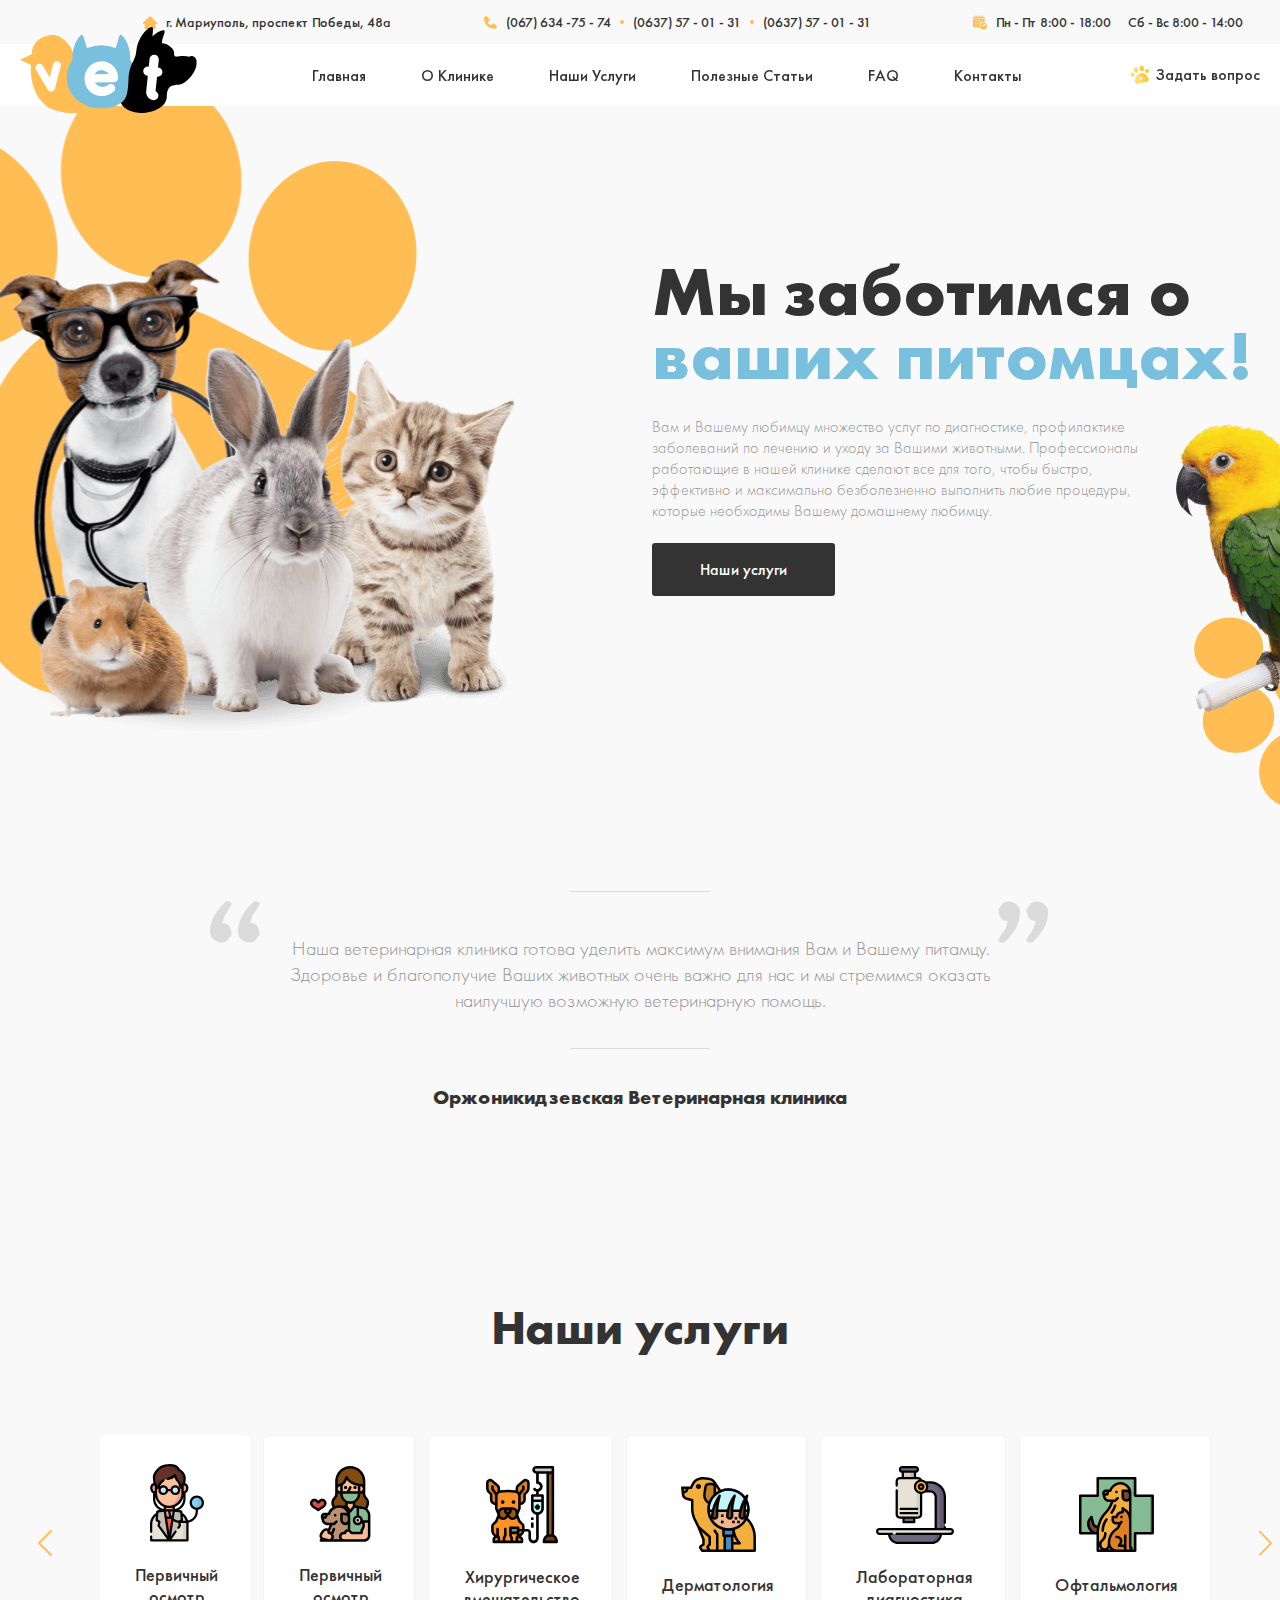
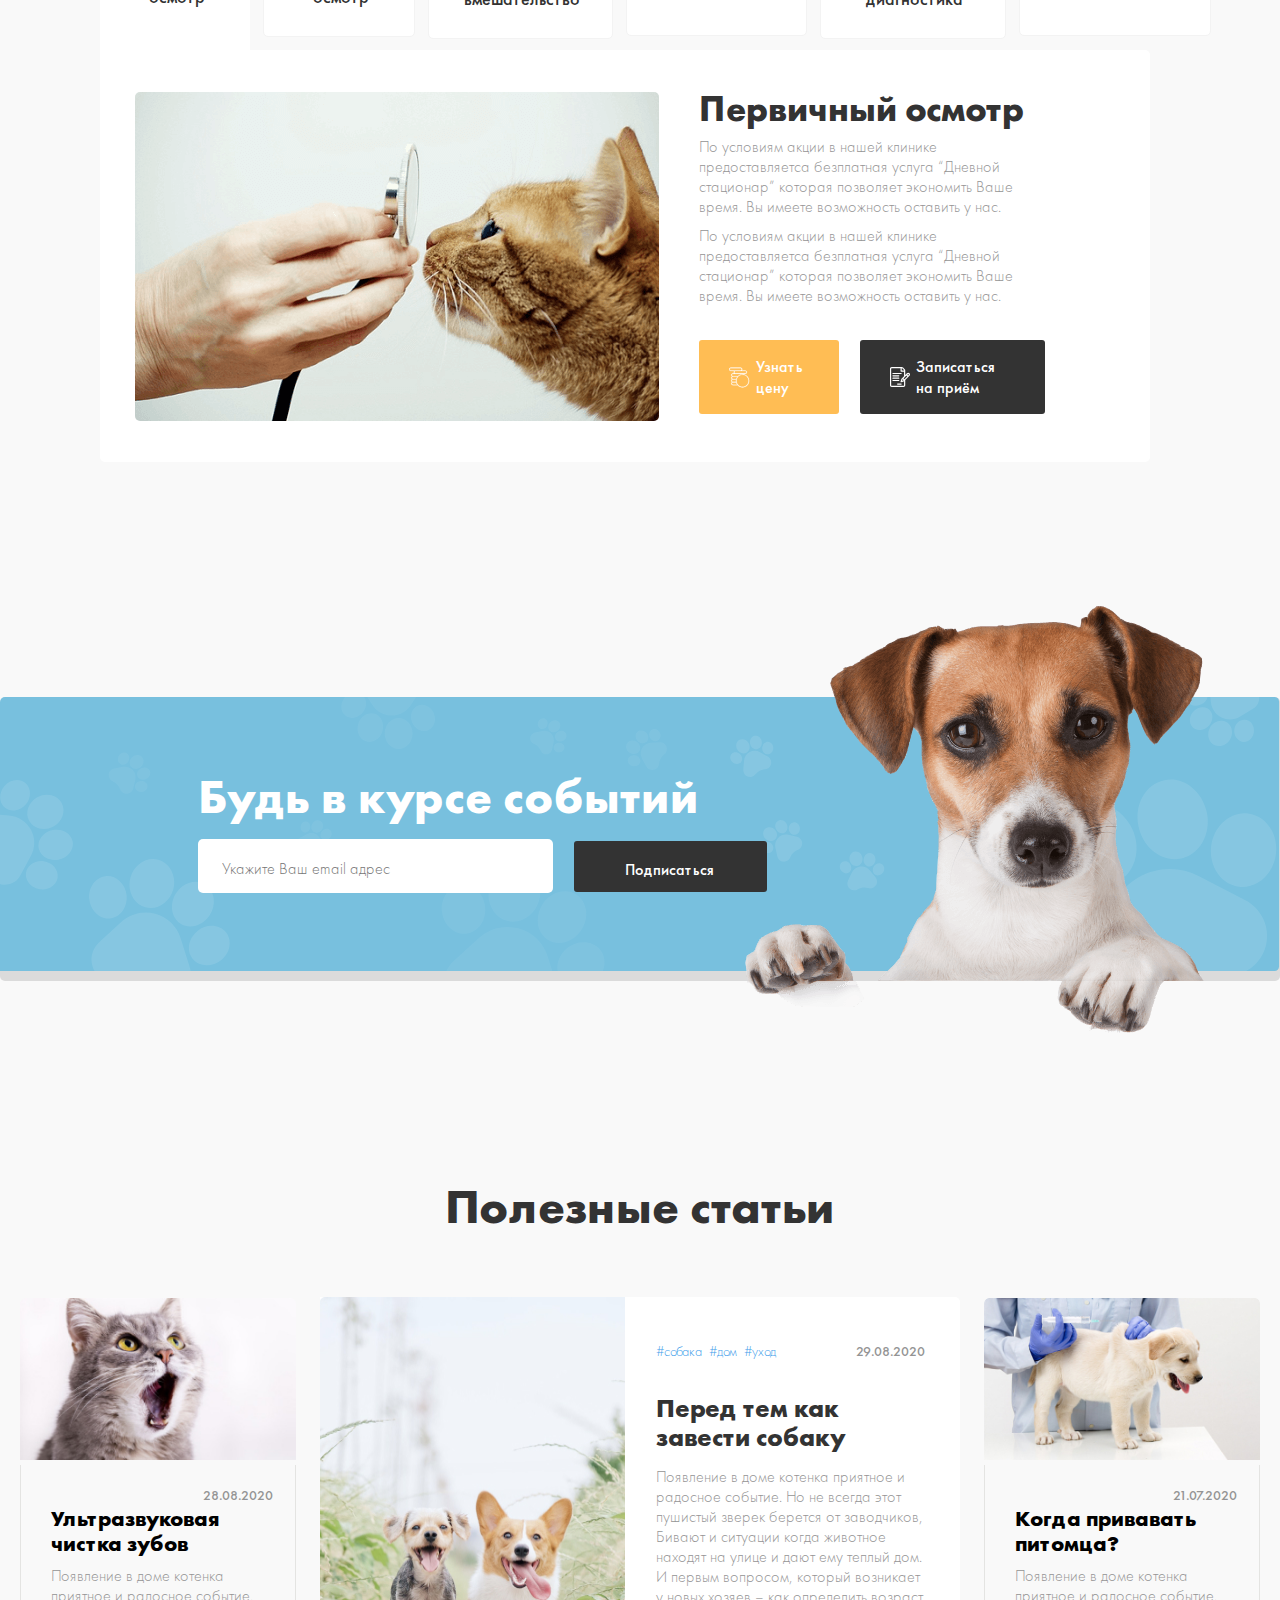
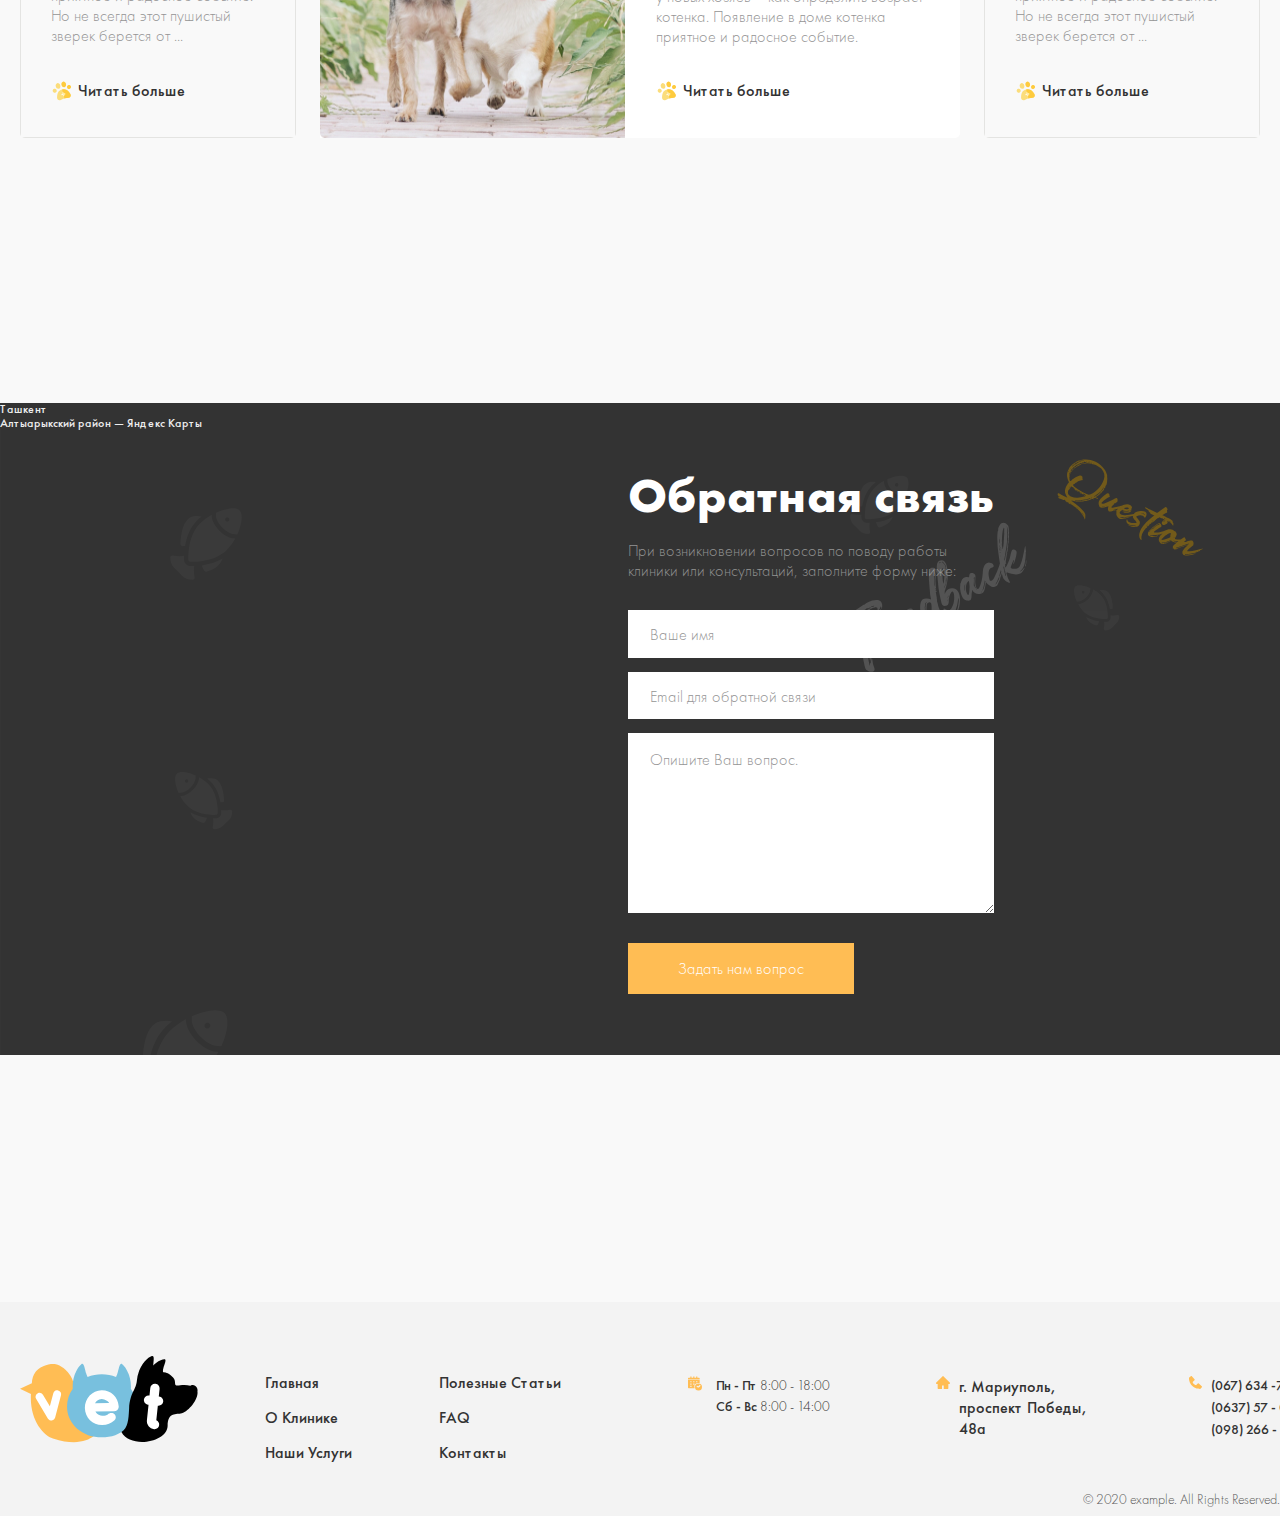
==== index.html @ ba3941dd "site-footer finished" ====
<!DOCTYPE html>
<html lang="en">
<head>
  <meta charset="UTF-8">
  <meta http-equiv="X-UA-Compatible" content="IE=edge">
  <meta name="viewport" content="width=device-width, initial-scale=1.0">
  <title>Veterinary</title>
  <link rel="stylesheet" href="./css/normalize.css">
  <link rel="stylesheet" href="./css/main.css">
</head>
<body>
  <!-- SITE HEADER START -->
  <header class="site-header">
    <div class="site-header-start">
      <div class="container">
        <div class="site-header-start-wrapper">
          <address class="address">
            <img class="site-header-address-img right" 
            src="./images/home-icon.svg" alt="home-icon" 
            width="14" height="13">
            <p class="site-header-address-title">
              г. Мариуполь, проспект Победы, 48а
            </p>
          </address>
          
          <div class="site-header-address-call">
            <img class="site-header-address-call-img right" src="./images/call-icon.svg" alt="call-icon" width="13" height="13"> 
            <a class="site-header-address-call-link" href="tel:0676347574">(067) 634 -75 - 74</a>
            <img class="dot right" src="./images/dot.svg" alt="dot" width="4" height="4">
            <a class="site-header-address-call-link" href="tel:0637570131">(0637) 57 - 01 - 31</a>
            <img class="dot right" src="./images/dot.svg" alt="dot" width="4" height="4">
            <a class="site-header-address-call-link" href="tel:0982664389">(0637) 57 - 01 - 31</a>
          </div>
          
          <div class="site-header-date-box">
            <img class="site-header-date-calendar right" src="./images/date.svg" 
            alt="date" width="14" height="14">
            <p class="site-header-date-box-title one">Пн - Пт 
              <time datetime="2008-02-14 20:00"> 8:00 - 18:00</time></p>
              <p class="site-header-date-box-title one">Сб - Вс 
                <time datetime="2008-02-14 20:00"> 8:00 - 14:00</time></p>
              </div>
            </div>
          </div>
        </div>
        
        <div class="site-header-end">
          <div class="container">
            <div class="site-header-wrapper">
              <div class="site-header-wrapper-start">
                <a class="site-header-end-log-link" href="#">
                  <img class="site-header-end-logo" src="./images/site-header-logo.svg" alt="site-header-logo" width="177" height="86">
                </a>
                <ul class="site-header-end-list">
                  <li class="site-header-end-item">
                    <a class="site-header-end-item-link" href="#">Главная</a>
                  </li>
                  <li class="site-header-end-item">
                    <a class="site-header-end-item-link" href="#">О Клинике</a>
                  </li>
                  <li class="site-header-end-item">
                    <a class="site-header-end-item-link" href="#">Наши Услуги</a>
                  </li>
                  <li class="site-header-end-item">
                    <a class="site-header-end-item-link" href="#">Полезные Статьи</a>
                  </li>
                  <li class="site-header-end-item">
                    <a class="site-header-end-item-link" href="#">FAQ</a>
                  </li>
                  <li class="site-header-end-item">
                    <a class="site-header-end-item-link" href="#">Контакты</a>
                  </li>
                </ul>
              </div>
              <div class="site-header-end-question">
                <img class="site-header-end-question-img" src="./images/question.svg" alt="site-header-end-question-img" width="23" height="20">
                <p class="site-header-end-question-title">Задать вопрос</p>
              </div>
            </div>
          </div>
        </div>
      </header>
      <!-- SITE HEADER END -->
      
      <!-- SITE MAIN START -->
      <main class="site-main">
        <!-- HERO SECTION START -->
        <section class="hero-section">
          <div class="container">
            <div class="hero-section-wrapper">
              <div class="hero-section-start">
                <h1 class="hero-section-title">Мы заботимся о <span class="hero-section-title-span"> ваших питомцах!</span></h1>
                <p class="hero-section-subtitle">
                  Вам и Вашему любимцу множество услуг по диагностике, профилактике заболеваний по лечению и уходу за Вашими животными. Профессионалы работающие в нашей клинике сделают все для того, чтобы быстро, эффективно и максимально безболезненно выполнить любие процедуры, которые необходимы Вашему домашнему любимцу.
                </p>
                <a class="hero-section-btn" role="button" href="#">
                  Наши услуги
                </a>
              </div>
            </div>
          </div>
        </section>
        <!-- HERO SECTION END -->
        
        <!-- VETERINAR SECTION START -->
        <section class="veterinar-section">
          <div class="container">
            <div class="veterinar-section-wrapper">
              <p class="veterinar-section-title">
                Наша ветеринарная клиника готова уделить максимум внимания Вам и Вашему питамцу. Здоровье и благополучие Ваших животных очень важно для нас и мы стремимся оказать наилучшую возможную ветеринарную помощь.
              </p>
              <h3 class="veterinar-section-desc">Оржоникидзевская Ветеринарная клиника</h3>
            </div>
          </div>
        </section>
        <!-- VETERINAR SECTION END -->
        
        <!-- OUR SERVICES START -->
        <section class="our-services">
          <div class="container">
            <h2 class="our-services-title">Наши услуги</h2>
            <div class="our-services-wrapper">
              <img class="arrow-left" src="./images/arrow-left.svg" alt="arrow-left" 
              width="14" height="25">
              <ul class="our-services-list">
                <li class="our-services-item padding">
                  <img class="our-services-item-img" src="./images/Initial-inspection-img.svg" alt="Initial-inspection-img" width="54" height="77">
                  <h3 class="our-services-item-title">Первичный осмотр</h3>
                </li>
                <li class="our-services-item">
                  <img class="our-services-item-img" src="./images/customer-img.svg" alt="customer-img" width="61" height="76">
                  <h3 class="our-services-item-title">Первичный осмотр</h3>
                </li>
                <li class="our-services-item">
                  <img class="our-services-item-img" src="./images/Surgical-intervention.svg" alt="Surgical-intervention">
                  <h3 class="our-services-item-title">Хирургическое вмешательство</h3>
                </li>
                <li class="our-services-item">
                  <img class="our-services-item-img" src="./images/dermatologiya.svg" alt="dermatologiya" width="75" height="75">
                  <h3 class="our-services-item-title">Дерматология</h3>
                </li>
                <li class="our-services-item">
                  <img class="our-services-item-img" src="./images/mikraskop.svg" alt="mikraskop" width="78" height="78">
                  <h3 class="our-services-item-title">Лабораторная диагностика</h3>
                </li>
                <li class="our-services-item">
                  <img class="our-services-item-img" src="./images/oftalmologiya.svg" alt="oftalmologiya" width="75" height="75">
                  <h3 class="our-services-item-title">Офтальмология</h3>
                </li>
              </ul>
              <img class="arrow-left" src="./images/arrow-right.svg" alt="arrow-right" 
              width="14" height="25">
            </div>
            <div class="our-services-bottom">
              <img class="our-services-bottom-img" src="./images/cat.png" 
              alt="mushuk" width="524" height="329">
              <div class="our-services-bottom-left">
                <h2 class="our-services-bottom-left-title">Первичный осмотр</h2>
                <p class="our-services-bottom-left-subtitle">По условиям акции в нашей клинике предоставляетса безплатная услуга “Дневной стационар” которая позволяет экономить Ваше время. Вы имеете возможность оставить у нас.</p>
                <p class="our-services-bottom-left-subtitle subtitle2">По условиям акции в нашей клинике предоставляетса безплатная услуга “Дневной стационар” которая позволяет экономить Ваше время. Вы имеете возможность оставить у нас.</p>
                <div class="our-services-bottom-left-btn-box">
                  <a class="our-services-bottom-left-price" href="#">
                    <img src="./images/price.svg" alt="price" class="our-services-bottom-left-price-img">
                    <p class="our-services-bottom-left-price-title">Узнать цену</p>
                  </a>
                  
                  <a class="our-services-bottom-left-docx" href="#">
                    <img src="./images/docx.svg" alt="price" class="our-services-bottom-left-docx-img">
                    <p class="our-services-bottom-left-docx-title">Записаться на приём</p>
                  </a>
                </div>
              </div>
            </div>
          </div>
        </section>
        <!-- OUR SERVICES END -->
        
        <!-- NEWS SECTION START -->
        <section class="new-section">
          <div class="container">
            <div class="new-section-wrapper">
              <h2 class="new-section-title">
                Будь в курсе событий
              </h2>
              <form class="new-section-form" action="https://echo.htmlacademy.ru/" method="post">
                <input class="new-section-inp" type="email" name="email"
                pattern="[a-z0-9._%+-]+@[a-z0-9.-]+\.[a-z]{2,4}$" aria-label="Укажите Ваш email адрес"
                placeholder="Укажите Ваш email адрес" required>
                <button class="new-section-btn" type="submit">Подписаться</button>
              </form>
            </div>
          </div>
        </section>
        <!-- NEWS SECTION END -->
        
        <!-- USEFUL SECTION START -->
        <section class="useful-section">
          <div class="container">
            <h2 class="useful-section-title">Полезные статьи</h2>
            <ul class="useful-section-list">
              <li class="useful-section-item-tooth">
                <img class="useful-section-item-tooth-img" src="./images/pishak.jpg" alt="pishak" width="305" height="180">
                <div class="useful-section-item-tooth-box">
                  <p class="useful-section-item-tooth-date"> <time datetime="2008-02-14 20:00">28.08.2020</time></p>
                  <h3 class="useful-section-item-tooth-title">Ультразвуковая чистка зубов</h3>
                  <p class="useful-section-item-tooth-subtitle">Появление в доме котенка приятное и радосное событие. Но не всегда этот пушистый зверек берется от ...</p>
                  <div class="site-header-end-question">
                    <img class="site-header-end-question-img" src="./images/question.svg" alt="site-header-end-question-img" width="23" height="20">
                    <p class="site-header-end-question-title">Читать больше</p>
                  </div>
                </div>
              </li>
              
              <li class="useful-section-item-middle">
                <img class="useful-section-item-puppy" src="./images/puppys.jpg" alt="puppys" width="305" height="435">
                <div class="useful-section-item-middle-box">
                  <div class="useful-section-item-middle-wrapper">
                    <div class="useful-section-item-middle-top">
                      <a class="useful-section-item-middle-top-link" href="#">#собака</a>
                      <a class="useful-section-item-middle-top-link" href="#">#дом</a>
                      <a class="useful-section-item-middle-top-link" href="#">#уход</a>
                    </div>
                    <p class="useful-section-item-middle-top-link-date"><time datetime="2008-02-14 20:00">29.08.2020</time></p>
                  </div>
                  <h3 class="useful-section-item-middle-top-title">Перед тем как завести собаку</h3>
                  <p class="useful-section-item-middle-top-subtitle">Появление в доме котенка приятное и радосное событие. Но не всегда этот пушистый зверек берется от заводчиков, Бивают и ситуации когда животное находят на улице и дают ему теплый дом. И первым вопросом, который возникает у новых хозяев – как определить возраст котенка. Появление в доме котенка приятное и радосное событие.</p>
                  <div class="site-header-end-question">
                    <img class="site-header-end-question-img" src="./images/question.svg" alt="site-header-end-question-img" width="23" height="20">
                    <p class="site-header-end-question-title">Читать больше</p>
                  </div>
                </div>
              </li>
              
              <li class="useful-section-item-tooth">
                <img class="useful-section-item-tooth-img" 
                src="./images/vaccination.jpg" alt="" width="305" height="180">
                <div class="useful-section-item-tooth-box">
                  <p class="useful-section-item-tooth-date"> <time datetime="2008-02-14 20:00">21.07.2020</time></p>
                  <h3 class="useful-section-item-tooth-title">
                    Когда привавать питомца?</h3>
                    <p class="useful-section-item-tooth-subtitle">
                      Появление в доме котенка приятное и радосное событие. Но не всегда этот пушистый зверек берется от ...</p>
                      <div class="site-header-end-question">
                        <img class="site-header-end-question-img" src="./images/question.svg" alt="site-header-end-question-img" width="23" height="20">
                        <p class="site-header-end-question-title">Читать больше</p>
                      </div>
                    </div>
                  </li>
                </ul>
              </div>
            </section>
            <!-- USEFUL SECTION END -->
            
            <!-- MAP SECTION START -->
            <section class="map-section">
              <div class="map-section-wrapper">
                <div class="yandex-map" style="position:relative;overflow:hidden;"><a href="https://yandex.uz/maps/10335/tashkent/?utm_medium=mapframe&utm_source=maps" style="color:#eee;font-size:12px;position:absolute;top:0px;">Ташкент</a><a href="https://yandex.uz/maps/geo/1494656380/?l=pht&ll=71.440270%2C40.491588&utm_medium=mapframe&utm_source=maps&z=10" style="color:#eee;font-size:12px;position:absolute;top:14px;">Алтыарыкский район — Яндекс Карты</a><iframe class="iframe" src="https://yandex.uz/map-widget/v1/-/CCUnFFSMhD" width="462" style="position:relative;"></iframe></div>
                <div class="map-section-end">
                  <h2 class="map-section-end-title">
                    Обратная связь
                  </h2>
                  <p class="map-section-end-subtitle">
                    При возникновении вопросов по поводу работы клиники или консультаций, заполните форму ниже:</p>
                    <form action="https://echo.htmlacademy.ru/" method="get">
                      <div class="input-box">
                        <input class="input-name input-map" name="name" type="text" required aria-label="ismingizni kiriting, misol uchun Teshvoy" placeholder="Ваше имя" minlength="2" maxlength="100">
                        
                        <input class="map-input-email input-map" name="email" type="text" required aria-label="emailingizni kiriting, misol uchun teshvoyketmonov0202@gmail.com" placeholder="Email для обратной связи" minlength="2" maxlength="100" pattern="[a-z0-9._%+-]+@[a-z0-9.-]+\.[a-z]{2,4}$">
                        <textarea class="map-section-textarea input-map" name="comment" placeholder="Опишите Ваш вопрос." aria-label="commit qoldiring"></textarea>
                        <button class="map-section-btn" type="submit">Задать нам вопрос</button>
                      </div>
                    </form>
                  </div>
                </div>
              </section>
              <!-- MAP SECTION END -->
              
              
            </main>
            <!-- SITE MAIN END -->
            
            
            <!-- SITE FOOTER START -->
            <footer class="site-footer">
              <div class="container">
                <div class="site-footer-wrapper">
                  <a class="site-footer-link-logo" href="./index.html">
                    <svg class="site-footer-logo" width="178" height="87" viewBox="0 0 178 87" fill="none"
                    xmlns="http://www.w3.org/2000/svg">
                    <path
                    d="M10.95 37.8814L0 32.8363L11.8544 27.3617C12.1905 10.9838 28.0139 7.43341 34.5763 8.06898C41.1387 8.70528 60.2298 20.4143 52.5373 44.3313C49.9161 52.4819 50.5349 73.5703 81.1231 71.6227C78.8256 75.9526 68.0414 93.9121 32.9413 82.4872C23.2099 79.3196 9.34357 63.6387 10.95 37.8814Z"
                    fill="#FFBD54" />
                    <path
                    d="M110.818 32.7034C111.778 21.1025 105.765 10.5871 102.242 8.16466C98.9545 5.90511 98.9428 15.66 96.0155 21.0104C91.6696 19.1994 86.8546 18.1825 81.7803 18.1825C76.7155 18.1825 71.9086 19.195 67.5699 21.0002C64.6478 15.6468 64.6332 5.90511 61.3487 8.1632C57.8289 10.5754 51.8276 21.0842 52.7714 32.6625C49.1487 37.7441 47.0345 43.8294 47.0345 50.3758C47.0345 68.1563 62.5913 81.3432 81.7796 81.3432C100.969 81.3432 116.525 68.1563 116.525 50.3758C116.525 43.847 114.421 37.7769 110.818 32.7034Z"
                    fill="#78C0DE" />
                    <path
                    d="M109.119 52.411C110.017 36.4941 116.096 34.2937 116.894 24.5601C118 11.0817 127.285 1.28155 131.872 0.0747093C136.459 -1.12921 130.608 12.5493 134.719 17.1919C143.319 14.2106 148.78 16.7492 153.093 21.4151C157.409 26.0825 151.776 30.5395 160.223 29.3444C163.698 28.8513 167.31 28.9674 170.333 29.7374C170.619 29.5482 170.928 29.3867 171.264 29.2706C173.642 28.4473 176.316 29.9325 177.239 32.5923C177.587 33.5997 177.632 34.6305 177.427 35.5685C177.532 36.0821 177.576 36.6271 177.543 37.2064C177.077 45.3884 166.994 56.6577 160.73 57.4788C154.466 58.3014 147.815 57.2194 147.645 69.7525C147.42 86.4453 110.469 93.0515 101.418 76.1045C108.042 71.3129 108.434 64.5672 109.119 52.411Z"
                    fill="black" />
                    <path
                    d="M136.872 22.1398C141.197 22.5219 144.633 20.2244 147.978 17.6485C146.633 17.4827 145.147 17.4724 143.48 17.6624C140.973 13.1316 148.234 3.0458 144.274 3.19191C140.705 3.31902 131.571 8.20997 127.36 17.075C130.416 19.1286 132.848 22.3575 136.872 22.1398Z"
                    fill="black" />
                    <path
                    d="M38.1417 34.4355C37.6252 34.2806 37.0926 34.239 36.563 34.3149C35.0164 34.5356 33.7095 35.7482 33.3187 37.3145L29.8494 50.2764L22.9312 38.7785C22.0633 37.3949 20.4569 36.611 18.9315 36.8287C18.4113 36.9032 17.9307 37.0873 17.5018 37.3781C16.5309 37.9771 15.8618 38.8793 15.6156 39.9225C15.3789 40.9146 15.5571 41.9498 16.0999 42.8147L27.8024 62.4625C27.8864 62.632 28.0172 62.8774 28.2451 63.0769C28.3247 63.166 28.4168 63.239 28.5205 63.2975C28.5205 63.299 28.5205 63.299 28.5212 63.2997L28.625 63.4487L28.7689 63.5576C28.8208 63.597 28.8799 63.6387 28.9471 63.6759L28.9749 63.8702L29.4688 64.0353L29.62 64.1478L30.7399 64.3897L31.073 64.4525L31.2396 64.4284C31.5245 64.443 31.7356 64.413 31.8576 64.3962C32.0242 64.3728 32.2419 64.3414 32.5114 64.2465L32.7635 64.2107L32.9695 64.0689L33.9747 63.4232L34.1807 63.1485C34.2406 63.082 34.3275 62.9863 34.4167 62.8489C34.4868 62.7671 34.5467 62.6765 34.5913 62.5779C34.6212 62.5304 34.6519 62.4815 34.6804 62.4311C34.6862 62.4216 34.6921 62.4128 34.6972 62.4033C34.7951 62.2981 34.8733 62.1761 34.9288 62.0439C35.0281 61.8576 35.1085 61.6363 35.1538 61.4251L41.0017 39.2899C41.2881 38.2825 41.169 37.2385 40.6664 36.3517C40.1339 35.41 39.2272 34.7262 38.1417 34.4355Z"
                    fill="white" />
                    <path
                    d="M81.5787 34.2806C72.2607 34.4435 64.7588 42.3837 64.8567 51.9998C65.0963 61.6874 72.7042 69.2017 82.177 69.1053H82.1872C87.1732 69.0176 91.2086 67.444 94.518 64.2947C95.3237 63.5335 95.7635 62.5648 95.7884 61.4945C95.822 60.1197 95.1608 58.915 94.5194 58.2334C93.8291 57.4423 92.6171 56.9849 91.2634 57.0083C89.9039 57.0324 88.6488 57.5416 87.7978 58.4095C86.7056 59.2292 84.8055 59.7763 82.9214 59.8099C82.6555 59.8143 82.3925 59.8077 82.1405 59.7917C80.1731 59.658 77.9384 58.6725 76.8295 57.4481L76.7396 57.3575C76.2348 56.8966 75.7863 56.2427 75.4349 55.4684L94.0271 55.144C96.4488 55.1016 98.316 53.5967 98.6228 51.4628C98.6952 51.1947 98.7083 50.9018 98.7025 50.5643L98.693 50.1632C97.9741 40.7992 90.7762 34.1199 81.5787 34.2806ZM89.2187 47.065L75.0419 47.3126C76.012 45.3935 78.1583 43.3458 81.7102 43.0858C85.3505 43.3422 87.9358 45.2306 89.2187 47.065Z"
                    fill="white" />
                    <path
                    d="M138.074 49.6825C140.609 49.9469 142.971 48.0578 143.232 45.5572C143.496 43.0112 141.616 40.7232 139.038 40.4544L138.796 40.4288L139.581 32.8999C139.851 30.3123 138.036 28.074 135.449 27.8037C132.827 27.5297 130.562 29.3429 130.292 31.9297L129.505 39.4579L129.02 39.4075C126.432 39.1379 124.193 40.9526 123.923 43.5409C123.658 46.0846 125.511 48.3704 128.056 48.6371L128.541 48.6875L126.906 64.3517C126.443 68.7699 129.663 72.7411 134.083 73.2028C136.67 73.4731 138.908 71.6592 139.18 69.0702C139.407 66.8976 138.201 64.9711 136.31 64.2202L137.83 49.6562L138.074 49.6825Z"
                    fill="white" />
                  </svg>
                </a>
                <ul class="site-footer-list">
                  <li class="site-footer-item">
                    <a class="site-footer-link" href="#">Главная</a>
                    <a class="site-footer-link" href="#">О Клинике</a>
                    <a class="site-footer-link" href="#">Наши Услуги</a>
                  </li>
                  <li class="site-footer-item">
                    <a class="site-footer-link" href="#">Полезные Статьи</a>
                    <a class="site-footer-link" href="#">FAQ</a>
                    <a class="site-footer-link" href="#">Контакты</a>
                  </li>
                </ul>
                <div class="site-footer-times">
                  <img class="footer-time-img" src="./images/date.svg" alt="kalendar">
                  <div class="footer-times">
                    <p class="footer-time">Пн - Пт <time datetime="2023-03-03 14:00">8:00 - 18:00</time></p>
                    <p class="footer-time">Сб - Вс <time datetime="2023-03-03 14:00">8:00 - 14:00</time></p>
                  </div>
                </div>
                <div class="site-footer-address">
                  <img class="footer-address-img" src="./images/home-icon.svg" alt="home">
                  <address class="footer-addrees">г. Мариуполь, проспект Победы, 48а</address>
                </div>
                <div class="site-footer-tel">
                  <img class="footer-tel-img" src="./images/call-icon.svg" alt="phone">
                  <div class="count">
                    <a class="phone-numbers" href="tel:067634-75-74">(067) 634 -75 - 74</a>
                    <a class="phone-numbers" href="tel:063757-01-31">(0637) 57 - 01 - 31</a>
                    <a class="phone-numbers" href="tel:098266-43-89">(098) 266 - 43 - 89</a>
                  </div>
                </div>
                <p class="bottom">© 2020 example. All Rights Reserved.</p>
              </div>
            </div>
          </footer>
          <!-- SITE FOOTER END -->
        </body>
        </html>
---- css/main.css ----
@font-face {
  font-family: "Futura PT";
  font-style: normal;
  font-weight: 700;
  src: local(""), url("../fonts/FuturaPT-Bold.woff") format("woff"),
  /* Chrome 26+, Opera 23+, Firefox 39+ */ url("../fonts/FuturaPT-Bold.woff2")
  format("woff2"); /* Chrome 6+, Firefox 3.6+, IE 9+, Safari 5.1+ */
}

@font-face {
  font-family: "Futura PT";
  font-style: normal;
  font-weight: 400;
  src: local(""), url("../fonts/FuturaPT-Light.woff") format("woff"),
  /* Chrome 26+, Opera 23+, Firefox 39+ */
  url("../fonts/FuturaPT-Light.woff2") format("woff2"); /* Chrome 6+, Firefox 3.6+, IE 9+, Safari 5.1+ */
}

@font-face {
  font-family: "Futura PT";
  font-style: normal;
  font-weight: 500;
  src: local(""), url("../fonts/FuturaPT-Medium.woff") format("woff"),
  /* Chrome 26+, Opera 23+, Firefox 39+ */
  url("../fonts/FuturaPT-Medium.woff2") format("woff2"); /* Chrome 6+, Firefox 3.6+, IE 9+, Safari 5.1+ */
}

:root {
  --header-bg-color: #fff;
  --main-bg-color: #f9f9f9;
  --main-text-color: #333333;
  --main-desc-color: #949494;
  --main-active-color: #ffbd54;
}

/* GENERAL */
html {
  box-sizing: border-box;
  height: 100%;
  scroll-behavior: smooth;
}

*,
*::before,
*::after {
  box-sizing: inherit;
}

body {
  display: flex;
  flex-direction: column;
  height: 100%;
  margin: 0;
  font-family: "Futura PT";
  font-weight: 500;
  background-color: #fff;
}

img {
  max-width: 100%;
  height: auto;
}

.visually-hidden {
  position: absolute;
  width: 1px;
  height: 1px;
  margin: -1px;
  border: 0;
  padding: 0;
  clip: rect(0 0 0 0);
  overflow: hidden;
}

/* CONTAINER */
.container {
  max-width: 1350px;
  margin-right: auto;
  margin-left: auto;
  padding-right: 20px;
  padding-left: 20px;
}

.site-header {
  position: sticky;
  top: 0;
  z-index: 999;
}

ul,
ol,
li {
  list-style: none;
  padding-left: 0;
}

a {
  text-decoration: none;
}

/* ******* SITE HEADER STYLE START ****** */
.site-header {
}
.site-header-start {
  padding-top: 13px;
  padding-bottom: 13px;
  background-color: var(--main-bg-color);
  backdrop-filter: blur(10px);
}

.site-header-start-wrapper {
  width: 1117px;
  display: flex;
  align-items: center;
  justify-content: space-between;
  margin-left: auto;
}
.address {
  display: flex;
  align-items: center;
}
.right {
  margin-right: 9px;
}
.site-header-address-title {
  font-style: normal;
  font-size: 14px;
  line-height: 18px;
  display: flex;
  align-items: center;
  color: var(--main-text-color);
  margin-top: 0;
  margin-bottom: 0;
}

.site-header-address-call {
  display: flex;
  align-items: center;
}

.site-header-address-call-link {
  font-weight: 500;
  font-size: 14px;
  line-height: 18px;
  color: var(--main-text-color);
  margin-right: 9px;
  margin-top: 0;
  margin-bottom: 0;
}

.site-header-address-call-link:hover {
  color: var(--main-active-color);
}

.site-header-address-call-link:active {
  color: var(--main-active-color);
  opacity: 0.6;
}

.site-header-date-box {
  display: flex;
  align-items: center;
}

.site-header-date-box-title {
  font-weight: 500;
  font-size: 14px;
  line-height: 18px;
  color: var(--main-text-color);
  margin-top: 0;
  margin-bottom: 0;
}

.one {
  margin-right: 17px;
}

.site-header-end {
  position: relative;
  background-color: rgba(255, 255, 255, 0.644);
  backdrop-filter: blur(10px);
  padding-top: 20px;
  padding-bottom: 20px;
}

.site-header-wrapper {
  display: flex;
  align-items: center;
  justify-content: space-between;
  position: relative;
}

.site-header-wrapper-start {
  display: flex;
  align-items: center;
}

.site-header-end-log-link {
  margin-right: 292px;
}

.site-header-end-logo {
  position: absolute;
  top: -37px;
}

.site-header-end-logo:hover {
  opacity: 0.8;
}

.site-header-end-logo:active {
  opacity: 0.6;
}

.site-header-end-list {
  display: flex;
  align-items: center;
  gap: 55px;
  margin: 0;
}

.site-header-end-item-link {
  font-size: 16px;
  line-height: 21px;
  color: var(--main-text-color);
}

.site-header-end-item-link:hover {
  background-image: linear-gradient(transparent, transparent, #f4ffad, transparent);
}

.site-header-end-item-link:active {
  background-image: linear-gradient(transparent, transparent, #f4ffad, transparent);
  opacity: 0.5;
}

.site-header-end-question {
  display: flex;
  cursor: pointer;
}

.site-header-end-question:active {
  opacity: 0.5;
}

.site-header-end-question:hover .site-header-end-question-title {
  background-image: linear-gradient(transparent, transparent, #f4ffad, transparent);
}

.site-header-end-question-img {
  margin-right: 4px;
}

.site-header-end-question-title {
  margin: 0;
  font-size: 16px;
  line-height: 21px;
  text-align: right;
  color: var(--main-text-color);
}

/* ******* SITE HEADER STYLE END ****** */

/* ***** SITE MAIN START **** */
/* ****** HERO SECTION START ***** */
.site-main {
  background-color: var(--main-bg-color);
}
.hero-section {
  padding-top: 153px;
  padding-bottom: 311px;
  background-image: url(../images/hero-start-bg.png),
  url(../images/hero-end-bg.png);
  background-repeat: no-repeat;
  background-position: calc(50% - 490px) calc(50% - 140px),
  calc(50% + 680px) calc(50% + 140px);
}

.hero-section-start {
  width: 100%;
  max-width: 608px;
  margin-left: auto;
}
.hero-section-title {
  width: 100%;
  max-width: 608px;
  margin-top: 0;
  margin-bottom: 29px;
  font-weight: 700;
  font-size: 70px;
  line-height: 64px;
  color: var(--main-text-color);
}

.hero-section-title-span {
  color: #78c0de;
}
.hero-section-subtitle {
  margin-top: 0;
  margin-bottom: 38px;
  width: 100%;
  max-width: 495px;
  font-weight: 400;
  font-size: 16px;
  line-height: 21px;
  color: var(--main-desc-color);
}
.hero-section-btn {
  padding: 16px 48px;
  font-size: 16px;
  line-height: 21px;
  color: var(--header-bg-color);
  background-color: var(--main-text-color);
  border-radius: 3px;
}

.hero-section-btn:hover {
  background: #333333cc;
}

.hero-section-btn:active {
  background: #33333399;
}
/* ****** HERO SECTION END ***** */

/* ******* VETERINAR SECTION START ***** */
.veterinar-section {
  padding-bottom: 191px;
}

.veterinar-section-wrapper {
  position: relative;
  width: 100%;
  display: flex;
  align-items: center;
  justify-content: center;
  flex-direction: column;
}

.veterinar-section-wrapper::before {
  position: absolute;
  left: 190px;
  top: 10px;
  content: "";
  display: block;
  width: 142px;
  height: 128px;
  background-image: url(../images/veterinar-left-img.svg);
  background-repeat: no-repeat;
}

.veterinar-section-wrapper::after {
  position: absolute;
  right: 120px;
  top: 10px;
  content: "";
  display: block;
  width: 142px;
  height: 128px;
  background-image: url(../images/veterinar-right-img.svg);
  background-repeat: no-repeat;
}

.veterinar-section-title {
  width: 100%;
  max-width: 753px;
  margin: 0;
  font-weight: 400;
  font-size: 20px;
  line-height: 26px;
  text-align: center;
  color: var(--main-desc-color);
}
.veterinar-section-title::before {
  content: "";
  display: block;
  width: 140px;
  height: 1px;
  background-color: #dbdbdb;
  margin: auto;
  margin-bottom: 43px;
}

.veterinar-section-title::after {
  content: "";
  display: block;
  width: 140px;
  height: 1px;
  background-color: #dbdbdb;
  margin: auto;
  margin-top: 35px;
  margin-bottom: 35px;
}
.veterinar-section-desc {
  margin: 0;
  font-size: 20px;
  line-height: 26px;
  color: var(--main-text-color);
}
/* ******* VETERINAR SECTION END ***** */

/* ***** OUR SERVICES START **** */
.our-services {
  padding-bottom: 235px;
}
.container {
}
.our-services-title {
  margin-top: 0;
  margin-bottom: 80px;
  font-weight: 700;
  font-size: 48px;
  line-height: 54px;
  text-align: center;
  color: var(--main-text-color);
}

.our-services-wrapper {
  display: flex;
  align-items: center;
  justify-content: space-between;
}

.arrow-left {
  width: 50px;
  height: 50px;
  padding: 12px 18px;
  background-color: transparent;
  cursor: pointer;
  margin-right: 30px;
}

.arrow-left:last-child {
  margin-left: 30px;
}

.arrow-left:hover {
  width: 50px;
  height: 50px;
  padding: 12px 18px;
  background-color: var(--header-bg-color);
}

.arrow-left:active {
  width: 50px;
  height: 50px;
  padding: 12px 18px;
  background-color: #fdfdfd;
}

.our-services-list {
  display: flex;
  width: 100%;
  max-width: 1223px;
  justify-content: space-between;
  /* align-items: center; */
  gap: 13px;
  margin: 0;
}
.our-services-item {
  width: 100%;
  max-width: 193px;
  height: 100%;
  min-height: 201px;
  display: flex;
  align-items: center;
  justify-content: center;
  flex-direction: column;
  padding: 30px 32px 28px 35px;
  background-color: var(--header-bg-color);
  border: 1px solid #f3f3f3;
  border-radius: 5px;
}

.padding {
  height: 215px;
  padding-bottom: 43px;
  border-radius: 5px 5px 0px 0px;
  border: none;
}

.our-services-item-img {
  margin-bottom: 22px;
}
.our-services-item-title {
  width: 100%;
  max-width: 126px;
  margin: 0;
  font-weight: 500;
  font-size: 18px;
  line-height: 22px;
  text-align: center;
  color: var(--main-text-color);
}

.our-services-bottom {
  display: flex;
  align-items: center;
  justify-content: space-between;
  padding: 42px 105px 41px 35px;
  margin-left: 80px;
  margin-right: 110px;
  background-color: var(--header-bg-color);
  border-radius: 0px 5px 5px 5px;
}

.our-services-bottom-img {
  border-radius: 5px;
  margin-right: 40px;
}

.our-services-bottom-left-title {
  margin-top: 0;
  margin-bottom: 18px;
  font-size: 36px;
  line-height: 20px;
  color: var(--main-text-color);
}
.our-services-bottom-left-subtitle {
  width: 100%;
  max-width: 492px;
  margin-top: 0;
  margin-bottom: 9px;
  font-weight: 400;
  font-size: 16px;
  line-height: 20px;
  color: var(--main-desc-color);
}
.subtitle2 {
  margin-bottom: 34px;
}

.our-services-bottom-left-btn-box {
  display: flex;
  align-items: center;
  /* margin-top: 30px; */
  gap: 21px;
}
.our-services-bottom-left-price {
  display: flex;
  align-items: center;
  padding: 16px 30px;
  background-color: var(--main-active-color);
  border-radius: 3px;
}

.our-services-bottom-left-price:hover {
  background-color: #ffbd54cc;
}

.our-services-bottom-left-price:active {
  background-color: #ffbd5499;
}
.our-services-bottom-left-price-img {
  width: 21px;
  height: 21px;
  margin-right: 6px;
}
.our-services-bottom-left-price-title {
  margin: 0;
  font-size: 16px;
  line-height: 21px;
  color: var(--header-bg-color);
}
.our-services-bottom-left-docx {
  display: flex;
  align-items: center;
  padding: 16px 30px;
  border-radius: 3px;
  background-color: var(--main-text-color);
}

.our-services-bottom-left-docx:hover {
  background-color: #333333cc;
}

.our-services-bottom-left-docx:active {
  background-color: #33333399;
}
.our-services-bottom-left-docx-img {
  width: 21px;
  height: 21px;
  margin-right: 6px;
}
.our-services-bottom-left-docx-title {
  margin: 0;
  font-size: 16px;
  line-height: 21px;
  color: var(--header-bg-color);
}
/* ***** OUR SERVICES END **** */

/******* NEWS SECTION START *******/
.new-section {
  padding-top: 90px;
  padding-bottom: 88px;
  background-color: #dbdbdb;
  background-image: url(../images/news-section-bg.svg);
  background-repeat: no-repeat;
  background-size: 100%;
  margin-bottom: 216px;
  border-radius: 5px;
}

.new-section-wrapper {
  position: relative;
  display: flex;
  flex-direction: column;
  align-items: flex-start;
  padding-left: 178px;
}

.new-section-wrapper::after {
  position: absolute;
  content: url(../images/dog.png);
  top: -222px;
  left: 673px;
}

.new-section-title {
  margin-top: 0;
  margin-bottom: 32px;
  font-weight: 700;
  font-size: 48px;
  line-height: 20px;
  color: var(--header-bg-color);
}

.new-section-form {
  display: flex;
  align-items: center;
}

.new-section-inp {
  width: 355px;
  margin-right: 21px;
  padding: 18px 10px 12px 22px;
  background-color: var(--header-bg-color);
  border-radius: 5px;
  font-size: 16px;
  line-height: 20px;
  border: 2px solid transparent;
  outline: none;
  color: var(--main-text-color);
}

input:invalid:not(:placeholder-shown) {
  border: 2px solid #ff0000;
}

input:valid:not(:placeholder-shown) {
  border: 2px solid #008000;
}



.new-section-inp:placeholder-shown {
  font-size: 16px;
  line-height: 20px;
  color: var(--main-desc-color);
}

.new-section-btn {
  padding: 18px 53px 12px 51px;
  font-weight: 500;
  font-size: 16px;
  line-height: 21px;
  color: var(--header-bg-color);
  background-color: var(--main-text-color);
  border-radius: 3px;
  border: none;
}

.new-section-btn:hover {
  opacity: 0.8;
}

.new-section-btn:active {
  opacity: 0.6;
}

/******* NEWS SECTION END *********/

/* ***** USEFUL SECTION START ***** */


.useful-section {
  padding-bottom: 265px;
}

.useful-section-list{
  display: flex;
  align-items: center;
  gap: 24px;
  margin: 0;
}

.useful-section-title {
  margin-top: 0;
  margin-bottom: 80px;
  font-weight: 700;
  font-size: 48px;
  line-height: 20px;
  color: var(--main-text-color);
  text-align: center;
}

.useful-section-item-tooth-img{
  border-radius: 5px 5px 0px 0px;
  border: none;
  
}

.useful-section-item-tooth {
  border-radius: 5px;
  overflow: hidden;
  /* border: 1px solid #E4E4E2; */
  margin: 0;
}

.useful-section-item-tooth-box {
  padding: 21px 22px 35px 30px;
  border: 1px solid #E4E4E2;
  border-top: 0;
  overflow: hidden;
}
.useful-section-item-tooth-date {
  margin-top: 0;
  margin-bottom: 2px;
  font-size: 14px;
  line-height: 18px;
  color: var(--main-desc-color);
  text-align: right;
  
}

.useful-section-item-tooth-title {
  width: 100%;
  max-width: 182px;
  margin-top: 0;
  margin-bottom: 10px;
  font-weight: 700;
  font-size: 22px;
  line-height: 25px;
  color: #000000;
}
.useful-section-item-tooth-subtitle {
  width: 100%;
  max-width: 244px;
  margin-top: 0;
  margin-bottom: 34px;
  font-weight: 400;
  font-size: 16px;
  line-height: 20px;
  color: var(--main-desc-color); 
}

.useful-section-item-middle{
  width: 100%;
  max-width: 640px;
  display: flex;
}


.useful-section-item-middle-box{
  width: 100%;
  max-width: 335px;
  padding: 43px 35px 36px 31px;
  border-radius: 0px 5px 5px 0px;
  background-color: var(--header-bg-color);
}

.useful-section-item-middle-top{
  display: flex;
  align-items: center;
  gap: 7px;
}

.useful-section-item-middle-top-link{
  font-weight: 400;
  font-size: 14px;
  line-height: 22px;
  text-align: center;
  color: #3D9CEA;
}

.useful-section-item-middle-wrapper{
  display: flex;
  align-items: center;
  justify-content: space-between;
  margin-bottom: 32px;
}

.useful-section-item-middle-top-link-date{
  margin: 0;
  font-weight: 500;
  font-size: 14px;
  line-height: 18px;
  color: var(--main-desc-color);
}

.useful-section-item-middle-top-title {
  width: 100%;
  max-width: 193px;
  margin-top: 0;
  margin-bottom: 15px;
  font-weight: 700;
  font-size: 26px;
  line-height: 29px;
  color: var(--main-text-color);
}
.useful-section-item-middle-top-subtitle {
  width: 100%;
  max-width: 270px;
  margin-top: 0;
  margin-bottom: 33px;
  font-weight: 400;
  font-size: 16px;
  line-height: 20px;
  color: var(--main-desc-color);
}

/* ***** USEFUL SECTION END ***** */

/* ***** MAP SECTION START **** */


.map-section{
  width: 100%;
  height: 652px;
  margin-bottom: 247px;
  background-image: url(../images/map-bg.svg);
  background-repeat: no-repeat;
  background-size: 100%;
  overflow: hidden;
}

.map-section-wrapper{
  display: flex;
}

.iframe{
  width: 462px;
  height: 100%;
  min-height: 652px;
  border: none;
  margin: 0;
}

.map-section-end{
  padding-top: 62px;
  /* padding-bottom: 74px; */
  padding-left: 166px;
}

.map-section-end-title {
  margin-top: 0;
  margin-bottom: 14px;  
  font-weight: 700;
  font-size: 48px;
  line-height: 62px;
  color: var(--header-bg-color);
}

.map-section-end-subtitle {
  width: 100%;
  max-width: 334px;
  margin-top: 0;
  margin-bottom: 29px;
  font-weight: 400;
  font-size: 16px;
  line-height: 20px;
  color: var(--main-desc-color);
}

.input-box {
  display: flex;
  align-items: center;
  justify-content: center;
  flex-direction: column;
  /* gap: 14px; */
}

.input-name {
  border: 2px solid transparent;
  width: 100%;
  max-width: 375px;
  margin-bottom: 14px;
  padding-top: 16px;
  padding-bottom: 13px;
  padding-left: 22px;
  background: var(--header-bg-color);
  border: none;
  outline: none;
}

.input-map::placeholder{
  font-weight: 400;
  font-size: 16px;
  line-height: 21px;
  color: var(--main-desc-color);
}

.map-input-email {
  width: 100%;
  max-width: 375px;
  margin-bottom: 14px;
  border: 2px solid transparent;
  padding-top: 16px;
  padding-bottom: 13px;
  padding-left: 22px;
  background: var(--header-bg-color);
  border: none;
  outline: none;
}

.map-section-textarea {
  width: 100%;
  max-width: 375px;
  margin-bottom: 30px;
  padding-top: 16px;
  padding-bottom: 127px;
  padding-left: 22px;
  background: var(--header-bg-color);
  border: none;
  outline: none;
}

.map-section-btn{
  display: inline-block;
  margin-right: auto;
  padding: 15px 50px;
  font-size: 16px;
  line-height: 21px;
  color: var(--header-bg-color);
  background-color: #FFBD54;
  border: none;
  cursor: pointer;
}

.input-name:valid:not(:placeholder-shown) {
  border: 2px solid #90EE90;
}

.input-name:invalid:not(:placeholder-shown) {
  border: 2px solid #FF6347;
}
/* ***** MAP SECTION END **** */
/* ***** SITE MAIN END **** */

/* ******* SITE FOOTER START ***** */
/********* FOOTER START ******/
.site-footer {
  padding-top: 54px;
  padding-bottom: 23px;
  background-color: #F3F3F3;
}

.site-footer-wrapper {
  position: relative;
  display: flex;
  align-items: flex-start;
}

.site-footer-link-logo {
  margin-right: 67px;
}

.site-footer-link-logo:hover {
  opacity: 0.8;
}

.site-footer-link-logo:active {
  opacity: 0.6;
}

.site-footer-list {
  display: flex;
  align-items: flex-start;
}

.site-footer-item {
  display: flex;
  flex-direction: column;
  align-items: flex-start;
  margin-right: 87px;
}

.site-footer-item:last-child {
  margin-right: 127px;
}

.site-footer-link {
  margin-bottom: 14px;
  white-space: nowrap;
  font-weight: 500;
  font-size: 16px;
  line-height: 21px;
  color: var(--main-text-color);
}

.site-footer-link:hover {
  background: linear-gradient(linear, left top, left bottom, color-stop(50%, transparent), color-stop(50%, #f4ffad));
  background: linear-gradient(transparent 50%, #f4ffad 50%);
  background: linear-gradient(transparent 50%, #f4ffad 50%);
  opacity: 0.8;
}

.site-footer-link:active {
  background: linear-gradient(linear, left top, left bottom, color-stop(50%, transparent), color-stop(50%, #f4ffad));
  background: linear-gradient(transparent 50%, #f4ffad 50%);
  background: linear-gradient(transparent 50%, #f4ffad 50%);
  opacity: 0.6;
}

.site-footer-times {
  display: flex;
  align-items: flex-start;
  margin-right: 114px;
  margin-top: 20px;
}

.footer-time-img {
  margin-right: 14px;
}

.footer-times {
  display: flex;
  flex-direction: column;
}

.footer-time {
  width: 120px;
  margin: 0;
  margin-bottom: 3px;
  cursor: pointer;
  font-weight: 500;
  font-size: 14px;
  line-height: 18px;
  color: var(--main-text-color);
}

.footer-time:hover {
  color: var(--main-active-color);
}

.footer-time:active {
  color: var(--main-active-color);
  opacity: 0.6;
}

.footer-time>time {
  font-weight: 400;
}

.footer-time>time:hover {
  color: var(--main-active-color);
}

.footer-time>time:active {
  color: var(--main-active-color);
  opacity: 0.6;
  
}

.site-footer-address {
  display: flex;
  align-items: flex-start;
  margin-right: 87px;
  margin-top: 20px;
}

.footer-address-img {
  margin-right: 9px;
}

.footer-addrees {
  width: 157px;
  margin: 0;
  cursor: pointer;
  font-style: normal;
  font-weight: 500;
  font-size: 16px;
  line-height: 21px;
  color: var(--main-text-color);
}

.footer-addrees:hover {
  color: var(--main-active-color);
}

.footer-addrees:active {
  color: var(--main-active-color);
  opacity: 0.6;
}

.site-footer-tel {
  display: flex;
  align-items: flex-start;
  margin-top: 20px;
}

.footer-tel-img {
  margin-right: 9px;
}

.count {
  display: flex;
  flex-direction: column;
  align-items: flex-start;
}

.phone-numbers {
  width: 113px;
  margin-bottom: 4px;
  font-weight: 500;
  font-size: 14px;
  line-height: 18px;
  color: #333333;
}

.phone-numbers:hover {
  color: #FFBD54;
}

.phone-numbers:active {
  color: #FFBD54;
  opacity: 0.6;
}

.bottom {
  position: absolute;
  top: 120px;
  right: -20px;
  font-weight: 400;
  font-size: 14px;
  line-height: 18px;
  display: -webkit-box;
  display: -ms-flexbox;
  display: flex;
  -webkit-box-align: center;
  -ms-flex-align: center;
  align-items: center;
  text-align: right;
  color: #5C5C5C;
}

/********* FOOTER END ******/
/* ******* SITE FOOTER END ***** */
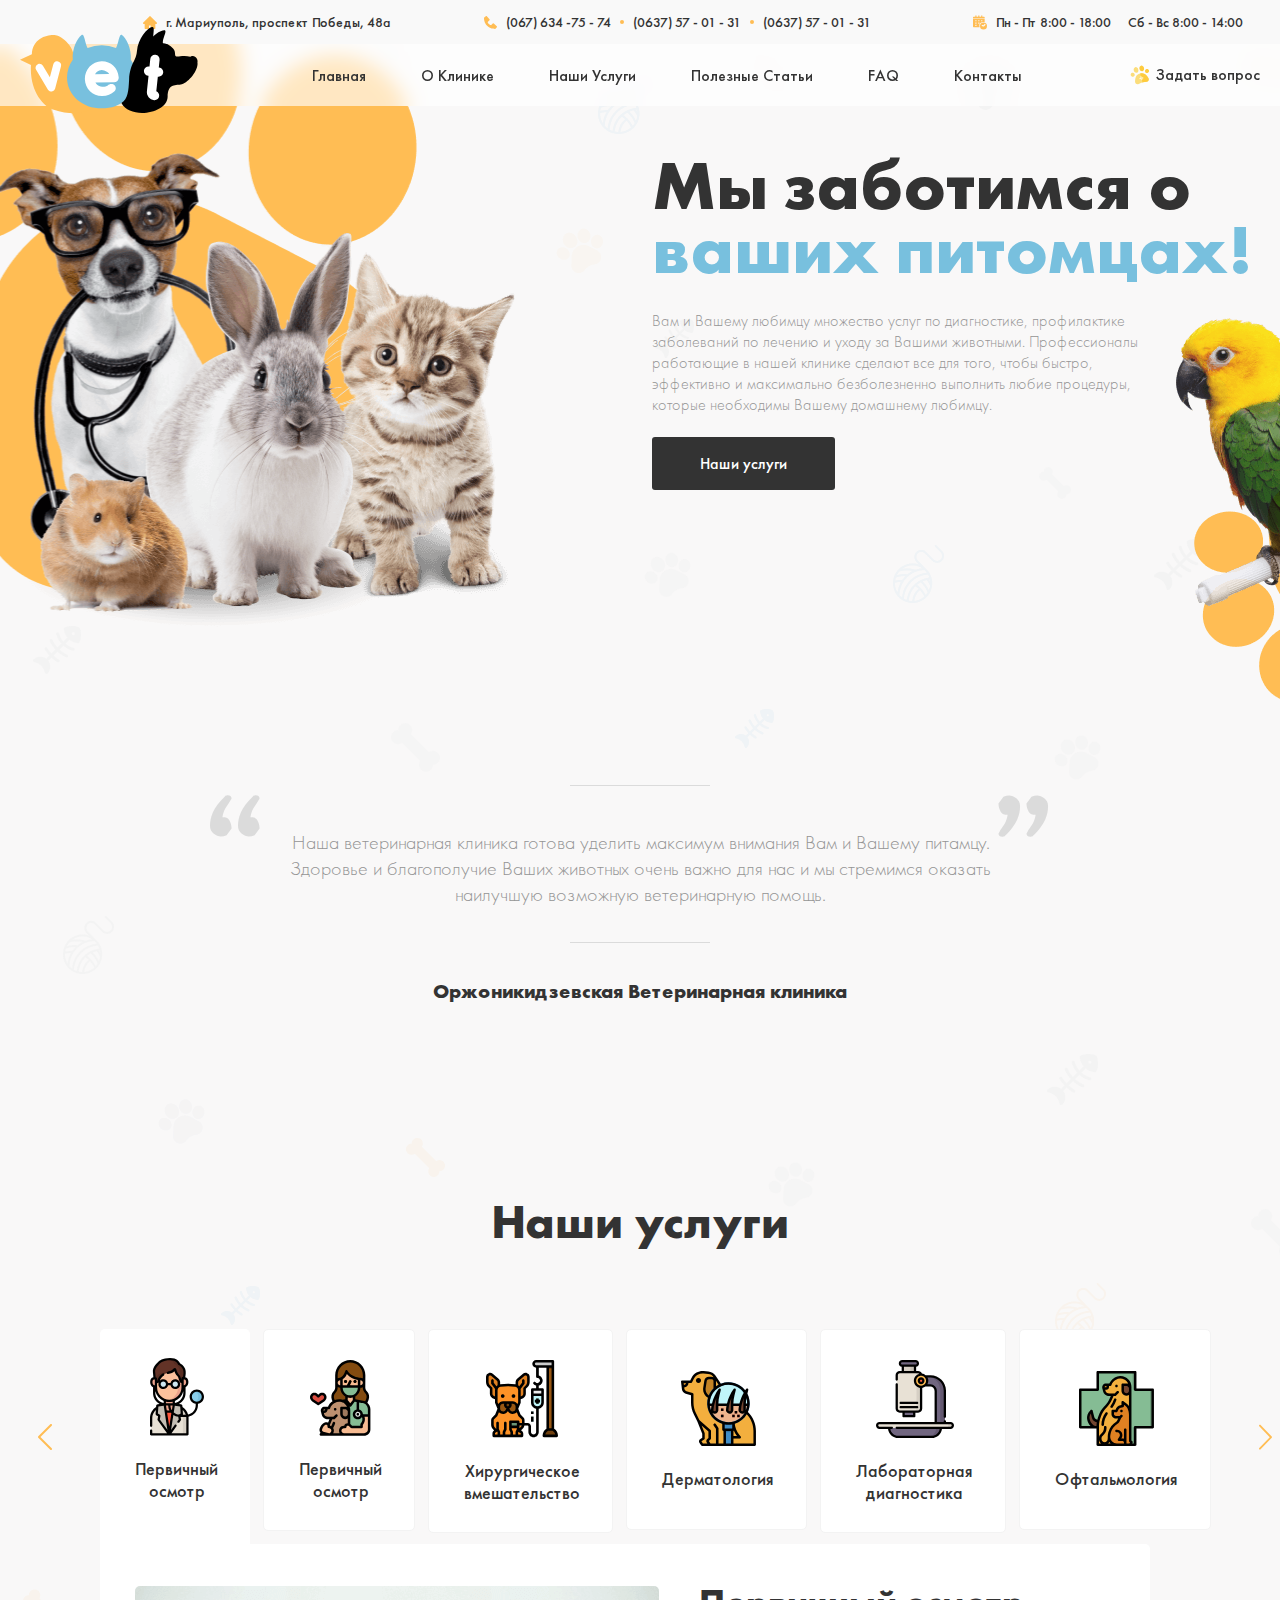
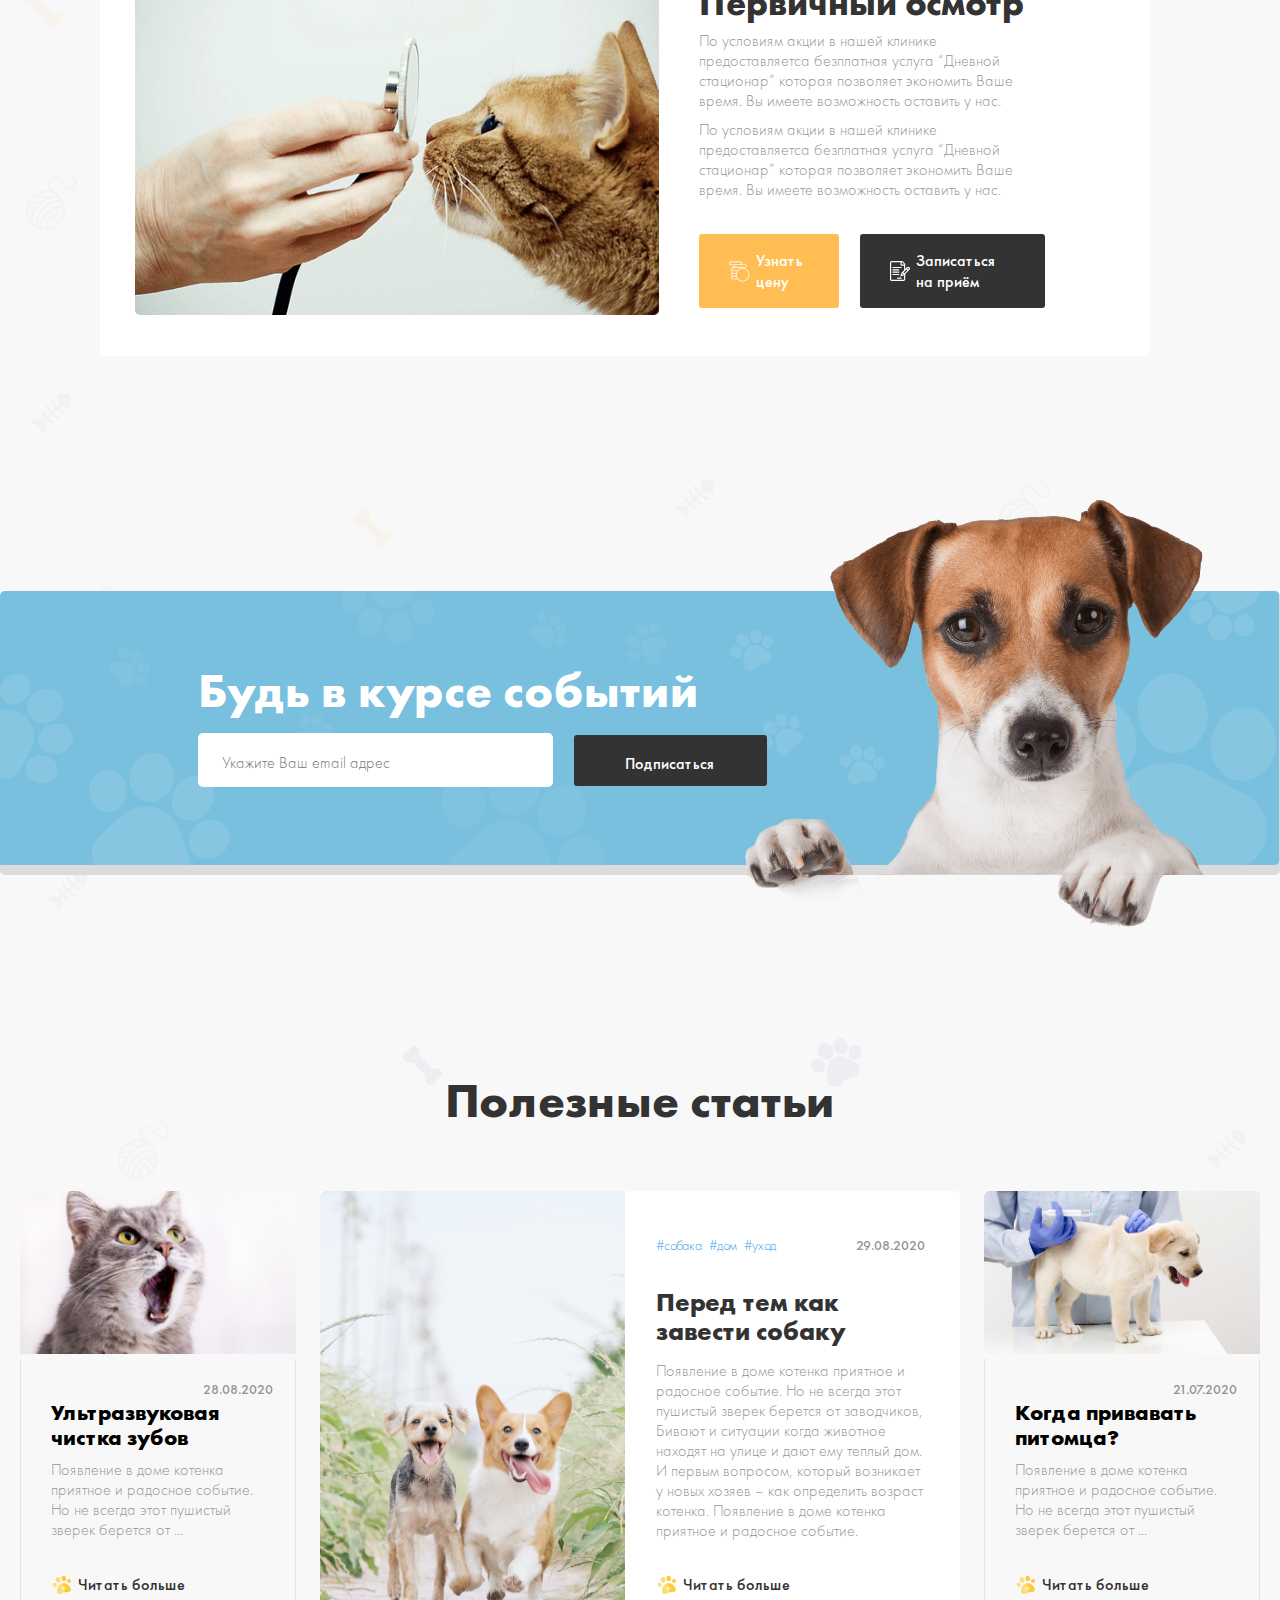
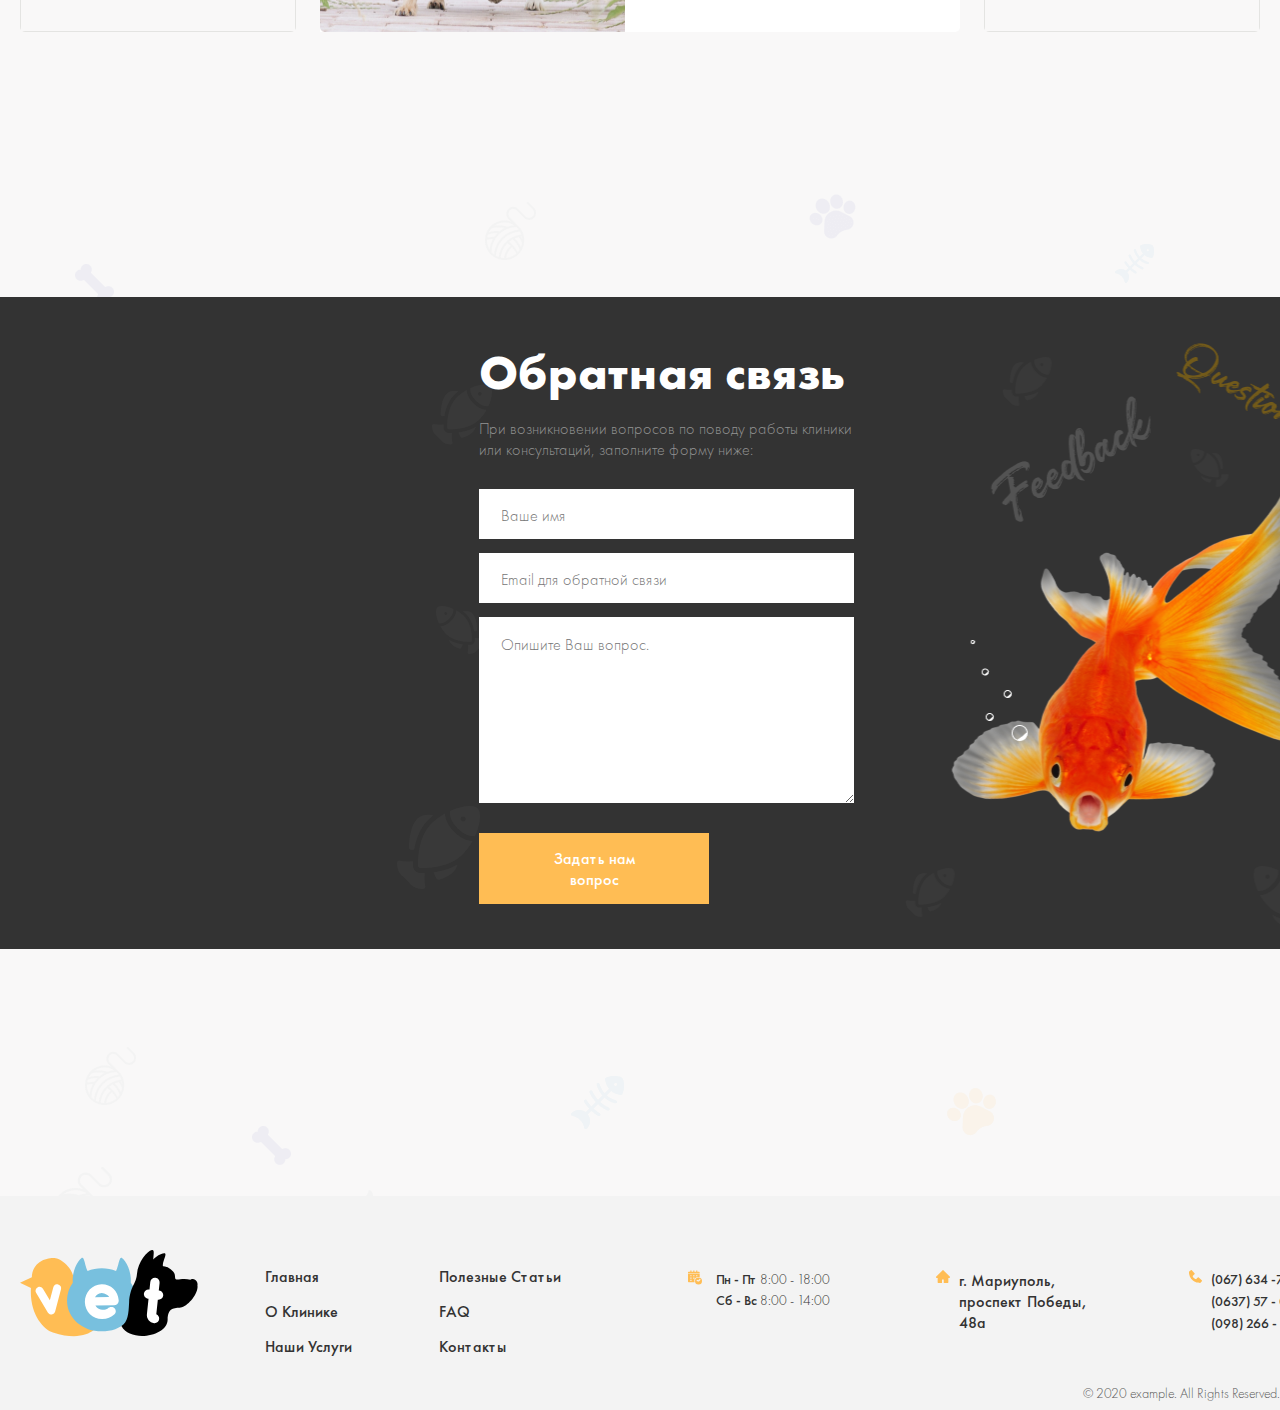
==== commit c3cd980e: "site done" ====
--- a/index.html
+++ b/index.html
@@ -1,12 +1,13 @@
 <!DOCTYPE html>
-<html lang="en">
+<html lang="ru">
 <head>
   <meta charset="UTF-8">
   <meta http-equiv="X-UA-Compatible" content="IE=edge">
   <meta name="viewport" content="width=device-width, initial-scale=1.0">
   <title>Veterinary</title>
-  <link rel="stylesheet" href="./css/normalize.css">
-  <link rel="stylesheet" href="./css/main.css">
+  <!-- <link rel="stylesheet" href="./css/normalize.css"> -->
+  <!-- <link rel="stylesheet" href="./css/main.css"> -->
+  <link rel="stylesheet" href="./css/main.min.css">
 </head>
 <body>
   <!-- SITE HEADER START -->
@@ -49,7 +50,7 @@
             <div class="site-header-wrapper">
               <div class="site-header-wrapper-start">
                 <a class="site-header-end-log-link" href="#">
-                  <img class="site-header-end-logo" src="./images/site-header-logo.svg" alt="site-header-logo" width="177" height="86">
+                  <svg class="site-header-end-logo" xmlns="http://www.w3.org/2000/svg" width="178" height="87" fill="none"><path fill="#FFBD54" d="M10.95 37.881 0 32.836l11.854-5.474c.337-16.378 16.16-19.929 22.722-19.293 6.563.636 25.654 12.345 17.961 36.262-2.62 8.15-2.002 29.24 28.586 27.292-2.297 4.33-13.082 22.29-48.182 10.864C23.21 79.32 9.344 63.64 10.95 37.881Z"/><path fill="#78C0DE" d="M110.818 32.703c.96-11.6-5.053-22.116-8.576-24.538-3.288-2.26-3.3 7.495-6.227 12.845a36.95 36.95 0 0 0-14.235-2.828A36.936 36.936 0 0 0 67.57 21c-2.922-5.353-2.937-15.095-6.221-12.837-3.52 2.412-9.521 12.921-8.578 24.5-3.622 5.081-5.736 11.166-5.736 17.713 0 17.78 15.556 30.967 34.745 30.967s34.745-13.187 34.745-30.967c0-6.529-2.104-12.6-5.707-17.673Z"/><path fill="#000" d="M109.119 52.411c.898-15.917 6.977-18.117 7.775-27.85C118 11.08 127.285 1.28 131.872.074c4.587-1.204-1.264 12.474 2.847 17.117 8.6-2.981 14.061-.443 18.374 4.223 4.316 4.668-1.317 9.125 7.13 7.93 3.475-.494 7.087-.378 10.11.392.286-.189.595-.35.931-.466 2.378-.824 5.052.662 5.975 3.321a5.513 5.513 0 0 1 .188 2.977c.105.513.149 1.058.116 1.637-.466 8.182-10.549 19.452-16.813 20.273-6.264.822-12.915-.26-13.085 12.273-.225 16.693-37.176 23.3-46.227 6.353 6.624-4.792 7.016-11.538 7.701-23.694Z"/><path fill="#000" d="M136.872 22.14c4.325.382 7.761-1.916 11.106-4.492-1.345-.165-2.831-.176-4.498.014-2.507-4.53 4.754-14.616.794-14.47-3.569.127-12.703 5.018-16.914 13.883 3.056 2.054 5.488 5.283 9.512 5.065Z"/><path fill="#fff" d="M38.142 34.435a3.659 3.659 0 0 0-1.579-.12c-1.547.22-2.854 1.433-3.244 3l-3.47 12.961-6.918-11.498c-.868-1.383-2.474-2.167-4-1.95-.52.075-1 .26-1.43.55-.97.6-1.64 1.501-1.885 2.544a3.777 3.777 0 0 0 .484 2.893l11.702 19.648c.084.169.215.414.443.614a1.073 1.073 0 0 0 .276.223l.104.149.144.109c.052.039.11.08.178.118l.028.194.494.165.151.113 1.12.242.333.063.167-.025c.285.015.496-.015.618-.032.166-.023.384-.055.653-.15l.252-.035.206-.142 1.006-.646.206-.275c.06-.066.147-.162.236-.3.07-.08.13-.172.174-.27l.09-.147.016-.028c.098-.105.176-.227.232-.36.1-.185.18-.407.225-.618l5.848-22.135a3.804 3.804 0 0 0-.336-2.938c-.532-.942-1.439-1.626-2.524-1.916ZM81.579 34.28c-9.318.163-16.82 8.104-16.722 17.72.24 9.687 7.847 17.202 17.32 17.105h.01c4.986-.087 9.022-1.661 12.331-4.81.806-.762 1.245-1.73 1.27-2.8.034-1.375-.627-2.58-1.269-3.262-.69-.79-1.902-1.248-3.256-1.225-1.36.024-2.614.534-3.465 1.401-1.092.82-2.993 1.367-4.877 1.4a9.819 9.819 0 0 1-.78-.017c-1.968-.134-4.203-1.12-5.312-2.344l-.09-.09c-.504-.461-.953-1.115-1.304-1.89l18.592-.324c2.422-.042 4.289-1.547 4.596-3.681.072-.268.085-.561.08-.899l-.01-.4c-.719-9.365-7.917-16.044-17.114-15.883Zm7.64 12.785-14.177.248c.97-1.92 3.116-3.967 6.668-4.227 3.64.256 6.226 2.145 7.509 3.979ZM138.074 49.682c2.535.265 4.897-1.624 5.158-4.125.264-2.546-1.616-4.834-4.194-5.103l-.242-.025.785-7.53c.27-2.587-1.545-4.825-4.132-5.095-2.622-.274-4.887 1.539-5.157 4.126l-.787 7.528-.485-.05c-2.588-.27-4.827 1.545-5.097 4.133a4.646 4.646 0 0 0 4.133 5.096l.485.05-1.635 15.665c-.463 4.418 2.757 8.39 7.177 8.85 2.587.271 4.825-1.543 5.097-4.132.227-2.172-.979-4.099-2.87-4.85l1.52-14.564.244.026Z"/></svg>
                 </a>
                 <ul class="site-header-end-list">
                   <li class="site-header-end-item">
@@ -251,29 +252,26 @@
             </section>
             <!-- USEFUL SECTION END -->
             
-            <!-- MAP SECTION START -->
-            <section class="map-section">
-              <div class="map-section-wrapper">
-                <div class="yandex-map" style="position:relative;overflow:hidden;"><a href="https://yandex.uz/maps/10335/tashkent/?utm_medium=mapframe&utm_source=maps" style="color:#eee;font-size:12px;position:absolute;top:0px;">Ташкент</a><a href="https://yandex.uz/maps/geo/1494656380/?l=pht&ll=71.440270%2C40.491588&utm_medium=mapframe&utm_source=maps&z=10" style="color:#eee;font-size:12px;position:absolute;top:14px;">Алтыарыкский район — Яндекс Карты</a><iframe class="iframe" src="https://yandex.uz/map-widget/v1/-/CCUnFFSMhD" width="462" style="position:relative;"></iframe></div>
-                <div class="map-section-end">
-                  <h2 class="map-section-end-title">
-                    Обратная связь
-                  </h2>
-                  <p class="map-section-end-subtitle">
-                    При возникновении вопросов по поводу работы клиники или консультаций, заполните форму ниже:</p>
-                    <form action="https://echo.htmlacademy.ru/" method="get">
-                      <div class="input-box">
-                        <input class="input-name input-map" name="name" type="text" required aria-label="ismingizni kiriting, misol uchun Teshvoy" placeholder="Ваше имя" minlength="2" maxlength="100">
-                        
-                        <input class="map-input-email input-map" name="email" type="text" required aria-label="emailingizni kiriting, misol uchun teshvoyketmonov0202@gmail.com" placeholder="Email для обратной связи" minlength="2" maxlength="100" pattern="[a-z0-9._%+-]+@[a-z0-9.-]+\.[a-z]{2,4}$">
-                        <textarea class="map-section-textarea input-map" name="comment" placeholder="Опишите Ваш вопрос." aria-label="commit qoldiring"></textarea>
-                        <button class="map-section-btn" type="submit">Задать нам вопрос</button>
-                      </div>
-                    </form>
-                  </div>
-                </div>
-              </section>
-              <!-- MAP SECTION END -->
+          <!-- BACK CALL SECTION STAR -->
+            <!--  -->
+            <section class="backcall_section">
+              <div class="calback_wrapper">
+                  <iframe class="karta" src="https://yandex.ru/map-widget/v1/?um=constructor%3Afadffd8394c9eed6665e45b09de680be3d37036a5914482af8f3669ad4a6104a&amp;source=constructor" width="562" height="652"></iframe>
+                  <div class="calback_txt_box">
+                      <h2 class="calback_title">Обратная связь</h2>
+                      <p class="calback_desc">При возникновении вопросов по поводу работы клиники или консультаций, заполните форму ниже:</p>
+                      <form action="https://echo.htmlacademy.ru/">
+                          <div class="calback_input_box">
+                              <input class="name_input" type="text" name="name" aria-label="enter your name" placeholder="Ваше имя" required minlength="2" maxlength="100">
+                              <input class="email_input" type="email" name="email" aria-label="enter your email" placeholder="Email для обратной связи" required>
+                                  <textarea class="text-area" name="" id="" required placeholder="Опишите Ваш вопрос."></textarea>
+                              <button class="calback_btn" type="submit">Задать нам вопрос</button>
+                          </div>
+                      </form>
+                  </div>
+              </div>
+          </section>
+          <!-- BACK CALL SECTION END -->
               
               
             </main>
--- a/css/main.css
+++ b/css/main.css
@@ -53,7 +53,8 @@
   margin: 0;
   font-family: "Futura PT";
   font-weight: 500;
-  background-color: #fff;
+  background-color: #f9f8f8;
+  background-image: url(../images/bg_image_body.png);
 }
 
 img {
@@ -82,9 +83,11 @@
 }
 
 .site-header {
-  position: sticky;
+  width: 100%;
+  position: fixed;
   top: 0;
-  z-index: 999;
+  z-index: 99;
+  backdrop-filter: blur(10px);
 }
 
 ul,
@@ -99,8 +102,7 @@
 }
 
 /* ******* SITE HEADER STYLE START ****** */
-.site-header {
-}
+
 .site-header-start {
   padding-top: 13px;
   padding-bottom: 13px;
@@ -220,9 +222,17 @@
 }
 
 .site-header-end-item-link {
-  font-size: 16px;
-  line-height: 21px;
-  color: var(--main-text-color);
+  position: relative;
+  font-size: 16px;
+  line-height: 21px;
+  color: var(--main-text-color);
+}
+
+.site-header-end-item-link:focus:before{
+  position: absolute;
+  /* display: none; */
+  content: url(../images/baliqcha.svg);
+  left: -30px;
 }
 
 .site-header-end-item-link:hover {
@@ -263,9 +273,7 @@
 
 /* ***** SITE MAIN START **** */
 /* ****** HERO SECTION START ***** */
-.site-main {
-  background-color: var(--main-bg-color);
-}
+
 .hero-section {
   padding-top: 153px;
   padding-bottom: 311px;
@@ -451,7 +459,6 @@
 .our-services-list {
   display: flex;
   width: 100%;
-  max-width: 1223px;
   justify-content: space-between;
   /* align-items: center; */
   gap: 13px;
@@ -644,15 +651,13 @@
   color: var(--main-text-color);
 }
 
-input:invalid:not(:placeholder-shown) {
+.new-section-inp:invalid:not(:placeholder-shown) {
   border: 2px solid #ff0000;
 }
 
-input:valid:not(:placeholder-shown) {
+.new-section-inp:valid:not(:placeholder-shown) {
   border: 2px solid #008000;
 }
-
-
 
 .new-section-inp:placeholder-shown {
   font-size: 16px;
@@ -707,7 +712,8 @@
 
 .useful-section-item-tooth-img{
   border-radius: 5px 5px 0px 0px;
-  border: none;
+  /* border: none; */
+  margin: 0;
   
 }
 
@@ -721,7 +727,7 @@
 .useful-section-item-tooth-box {
   padding: 21px 22px 35px 30px;
   border: 1px solid #E4E4E2;
-  border-top: 0;
+  border-top: none;
   overflow: hidden;
 }
 .useful-section-item-tooth-date {
@@ -825,127 +831,166 @@
 /* ***** MAP SECTION START **** */
 
 
-.map-section{
-  width: 100%;
-  height: 652px;
+/****** CALBACK SECTION START ****/
+.backcall_section {
+    
   margin-bottom: 247px;
-  background-image: url(../images/map-bg.svg);
+}
+.calback_wrapper {
+  display: flex;
+  align-items: center;
+  justify-content: center;
+  background-image: url(../images/feedback-bg.png);
   background-repeat: no-repeat;
-  background-size: 100%;
-  overflow: hidden;
-}
-
-.map-section-wrapper{
-  display: flex;
-}
-
-.iframe{
-  width: 462px;
-  height: 100%;
-  min-height: 652px;
-  border: none;
-  margin: 0;
-}
-
-.map-section-end{
-  padding-top: 62px;
-  /* padding-bottom: 74px; */
-  padding-left: 166px;
-}
-
-.map-section-end-title {
-  margin-top: 0;
-  margin-bottom: 14px;  
+  background-position: calc(50% + 240px);
+  background-color: var(--main-text-color);
+}
+
+.calback_txt_box {
+  flex-direction: column;
+  padding-left: 265px;
+}
+.calback_title {
   font-weight: 700;
   font-size: 48px;
   line-height: 62px;
-  color: var(--header-bg-color);
-}
-
-.map-section-end-subtitle {
-  width: 100%;
-  max-width: 334px;
-  margin-top: 0;
+  color: #FFFFFF;
+  margin: 0;
+  margin-bottom: 14px;
+}
+.calback_desc {
+  width: 345px;
+  font-weight: 400;
+  font-size: 16px;
+  line-height: 20px;
+  color: #949494;
+  margin: 0;
   margin-bottom: 29px;
-  font-weight: 400;
-  font-size: 16px;
-  line-height: 20px;
-  color: var(--main-desc-color);
-}
-
-.input-box {
-  display: flex;
-  align-items: center;
-  justify-content: center;
+}
+.calback_input_box {
+  display: flex;
   flex-direction: column;
-  /* gap: 14px; */
-}
-
-.input-name {
-  border: 2px solid transparent;
-  width: 100%;
-  max-width: 375px;
-  margin-bottom: 14px;
-  padding-top: 16px;
-  padding-bottom: 13px;
+  width: 887px;
+}
+
+.name_input:invalid:not(:placeholder-shown) {
+  border: 2px solid #ff0000;
+}
+
+.name_input:valid:not(:placeholder-shown) {
+  border: 2px solid #008000;
+}
+
+.email_input:invalid:not(:placeholder-shown) {
+  border: 2px solid #ff0000;
+}
+
+.email_input:valid:not(:placeholder-shown) {
+  border: 2px solid #008000;
+}
+
+.text-area{
+  width: 375px;
+  padding-top: 17px;
   padding-left: 22px;
-  background: var(--header-bg-color);
+  padding-bottom: 127px;
+  font-weight: 400;
+  font-size: 16px;
+  line-height: 21px;
+  display: flex;
+  align-items: center;
+  color: #949494;
   border: none;
   outline: none;
-}
-
-.input-map::placeholder{
-  font-weight: 400;
-  font-size: 16px;
-  line-height: 21px;
-  color: var(--main-desc-color);
-}
-
-.map-input-email {
-  width: 100%;
-  max-width: 375px;
-  margin-bottom: 14px;
-  border: 2px solid transparent;
-  padding-top: 16px;
-  padding-bottom: 13px;
-  padding-left: 22px;
-  background: var(--header-bg-color);
+  margin-bottom: 30px;
+}
+
+.name_input{
+  width: 375px;
+  font-weight: 400;
+  font-size: 16px;
+  line-height: 21px;
+  display: flex;
+  align-items: center;
+  color: #949494;
   border: none;
   outline: none;
-}
-
-.map-section-textarea {
-  width: 100%;
-  max-width: 375px;
-  margin-bottom: 30px;
-  padding-top: 16px;
-  padding-bottom: 127px;
-  padding-left: 22px;
-  background: var(--header-bg-color);
+  margin-bottom: 14px;
+  padding: 16px 0 13px 22px;
+  margin-top: 29px;
+}
+.email_input {
+  width: 375px;
+  font-weight: 400;
+  font-size: 16px;
+  line-height: 21px;
+  display: flex;
+  align-items: center;
+  color: #949494;
   border: none;
   outline: none;
-}
-
-.map-section-btn{
-  display: inline-block;
-  margin-right: auto;
-  padding: 15px 50px;
-  font-size: 16px;
-  line-height: 21px;
-  color: var(--header-bg-color);
-  background-color: #FFBD54;
+  margin-bottom: 14px;
+  padding: 16px 0 13px 22px;
+}
+.labell{
+  width: 375px;
+  background: #FFFFFF;
+  border-radius: 0px;
+  padding: 17px 0 127px 22px;
+  margin-bottom: 30px;
+}
+.input_message {
+  width: 250px;
+  font-weight: 400;
+  font-size: 16px;
+  line-height: 21px;
+  display: flex;
+  align-items: center;
+  color: #DBDBDB;
   border: none;
-  cursor: pointer;
-}
-
-.input-name:valid:not(:placeholder-shown) {
-  border: 2px solid #90EE90;
-}
-
-.input-name:invalid:not(:placeholder-shown) {
-  border: 2px solid #FF6347;
-}
-/* ***** MAP SECTION END **** */
+  outline: none;
+  
+}
+.calback_desc{
+  width: 375px;
+  font-weight: 400;
+  font-size: 16px;
+  line-height: 21px;
+  display: flex;
+  align-items: center;
+  color: #949494;
+  border: none;
+  outline: none;
+  margin: 0;
+}
+
+
+.calback_btn {
+  max-width: 230px;
+  padding: 15px 49px 14px 50px;
+  font-weight: 500;
+  font-size: 16px;
+  line-height: 21px;
+  color: #FFFFFF;
+  background: #FFBD54;
+  border-radius: 0px;
+  border: none;
+  transition: 0.3s ease;
+}
+
+.calback_btn:hover {
+  opacity: 0.8;
+}
+
+.calback_btn:active {
+  opacity: 0.6;
+}
+
+.karta{
+  border: 0;
+}
+/****** CALBACK SECTION END ****/
+
 /* ***** SITE MAIN END **** */
 
 /* ******* SITE FOOTER START ***** */
--- a/css/main.min.css
+++ b/css/main.min.css
@@ -0,0 +1,2 @@
+button,hr,input{overflow:visible}progress,sub,sup{vertical-align:baseline}[type=checkbox],[type=radio],legend{box-sizing:border-box;padding:0}html{line-height:1.15;-webkit-text-size-adjust:100%}body{margin:0}details,main{display:block}h1{font-size:2em;margin:.67em 0}hr{box-sizing:content-box;height:0}code,kbd,pre,samp{font-family:monospace,monospace;font-size:1em}a{background-color:transparent}abbr[title]{border-bottom:none;text-decoration:underline;text-decoration:underline dotted}b,strong{font-weight:bolder}small{font-size:80%}sub,sup{font-size:75%;line-height:0;position:relative}sub{bottom:-.25em}sup{top:-.5em}img{border-style:none}button,input,optgroup,select,textarea{font-family:inherit;font-size:100%;line-height:1.15;margin:0}button,select{text-transform:none}[type=button],[type=reset],[type=submit],button{-webkit-appearance:button}[type=button]::-moz-focus-inner,[type=reset]::-moz-focus-inner,[type=submit]::-moz-focus-inner,button::-moz-focus-inner{border-style:none;padding:0}[type=button]:-moz-focusring,[type=reset]:-moz-focusring,[type=submit]:-moz-focusring,button:-moz-focusring{outline:ButtonText dotted 1px}fieldset{padding:.35em .75em .625em}legend{color:inherit;display:table;max-width:100%;white-space:normal}textarea{overflow:auto}[type=number]::-webkit-inner-spin-button,[type=number]::-webkit-outer-spin-button{height:auto}[type=search]{-webkit-appearance:textfield;outline-offset:-2px}[type=search]::-webkit-search-decoration{-webkit-appearance:none}::-webkit-file-upload-button{-webkit-appearance:button;font:inherit}summary{display:list-item}[hidden],template{display:none}
+.site-header-start-wrapper,body{display:-webkit-box;display:-ms-flexbox}body,html{height:100%}.site-header,.site-header-start{-webkit-backdrop-filter:blur(10px)}.our-services-item,.veterinar-section-wrapper,body{-webkit-box-orient:vertical;-webkit-box-direction:normal}@font-face{font-family:"Futura PT";font-style:normal;font-weight:700;src:local(""),url("../fonts/FuturaPT-Bold.woff") format("woff"),url("../fonts/FuturaPT-Bold.woff2") format("woff2")}@font-face{font-family:"Futura PT";font-style:normal;font-weight:400;src:local(""),url("../fonts/FuturaPT-Light.woff") format("woff"),url("../fonts/FuturaPT-Light.woff2") format("woff2")}@font-face{font-family:"Futura PT";font-style:normal;font-weight:500;src:local(""),url("../fonts/FuturaPT-Medium.woff") format("woff"),url("../fonts/FuturaPT-Medium.woff2") format("woff2")}:root{--header-bg-color:#fff;--main-bg-color:#f9f9f9;--main-text-color:#333333;--main-desc-color:#949494;--main-active-color:#ffbd54}html{-webkit-box-sizing:border-box;box-sizing:border-box;scroll-behavior:smooth}*,::after,::before{-webkit-box-sizing:inherit;box-sizing:inherit}body{display:flex;-ms-flex-direction:column;flex-direction:column;margin:0;font-family:"Futura PT";font-weight:500;background-color:#f9f8f8;background-image:url(../images/bg_image_body.png)}img{max-width:100%;height:auto}.visually-hidden{position:absolute;width:1px;height:1px;margin:-1px;border:0;padding:0;clip:rect(0 0 0 0);overflow:hidden}.site-header-address-call-link,.site-header-address-title,.site-header-date-box-title{font-size:14px;line-height:18px;margin-bottom:0}.container{max-width:1350px;margin-right:auto;margin-left:auto;padding-right:20px;padding-left:20px}.site-header{width:100%;position:fixed;top:0;z-index:99;backdrop-filter:blur(10px)}li,ol,ul{list-style:none;padding-left:0}a{text-decoration:none}.site-header-start{padding-top:13px;padding-bottom:13px;background-color:var(--main-bg-color);backdrop-filter:blur(10px)}.site-header-start-wrapper{width:1117px;display:flex;-webkit-box-align:center;-ms-flex-align:center;align-items:center;-webkit-box-pack:justify;-ms-flex-pack:justify;justify-content:space-between;margin-left:auto}.address,.new-section-form,.site-header-address-call,.site-header-date-box,.site-header-wrapper-start{display:-webkit-box;display:-ms-flexbox;display:flex;-webkit-box-align:center;-ms-flex-align:center;align-items:center}.footer-address-img,.footer-tel-img,.right{margin-right:9px}.site-header-address-title{font-style:normal;display:-webkit-box;display:-ms-flexbox;display:flex;-webkit-box-align:center;-ms-flex-align:center;align-items:center;color:var(--main-text-color);margin-top:0}.site-header-address-call-link{font-weight:500;color:var(--main-text-color);margin-right:9px;margin-top:0}.footer-addrees:hover,.footer-time:hover,.footer-time>time:hover,.site-header-address-call-link:hover{color:var(--main-active-color)}.footer-addrees:active,.footer-time:active,.footer-time>time:active,.site-header-address-call-link:active{color:var(--main-active-color);opacity:.6}.site-header-date-box-title{font-weight:500;color:var(--main-text-color);margin-top:0}.site-header-end-item-link,.site-header-end-question-title{font-size:16px;line-height:21px;color:var(--main-text-color)}.one{margin-right:17px}.site-header-end{position:relative;background-color:rgba(255,255,255,.644);-webkit-backdrop-filter:blur(10px);backdrop-filter:blur(10px);padding-top:20px;padding-bottom:20px}.site-header-wrapper{display:-webkit-box;display:-ms-flexbox;display:flex;-webkit-box-align:center;-ms-flex-align:center;align-items:center;-webkit-box-pack:justify;-ms-flex-pack:justify;justify-content:space-between;position:relative}.site-header-end-log-link{margin-right:292px}.site-header-end-logo{position:absolute;top:-37px}.calback_btn:hover,.new-section-btn:hover,.site-footer-link-logo:hover,.site-header-end-logo:hover{opacity:.8}.calback_btn:active,.new-section-btn:active,.site-footer-link-logo:active,.site-header-end-logo:active{opacity:.6}.site-header-end-list{display:-webkit-box;display:-ms-flexbox;display:flex;-webkit-box-align:center;-ms-flex-align:center;align-items:center;gap:55px;margin:0}.site-header-end-item-link{position:relative}.site-header-end-item-link:focus:before{position:absolute;content:url(../images/baliqcha.svg);left:-30px}.site-header-end-item-link:hover,.site-header-end-question:hover .site-header-end-question-title{background-image:-webkit-gradient(linear,left top,left bottom,from(transparent),color-stop(transparent),color-stop(#f4ffad),to(transparent));background-image:-o-linear-gradient(transparent,transparent,#f4ffad,transparent);background-image:linear-gradient(transparent,transparent,#f4ffad,transparent)}.site-header-end-item-link:active{background-image:-webkit-gradient(linear,left top,left bottom,from(transparent),color-stop(transparent),color-stop(#f4ffad),to(transparent));background-image:-o-linear-gradient(transparent,transparent,#f4ffad,transparent);background-image:linear-gradient(transparent,transparent,#f4ffad,transparent);opacity:.5}.site-header-end-question{display:-webkit-box;display:-ms-flexbox;display:flex;cursor:pointer}.site-header-end-question:active{opacity:.5}.site-header-end-question-img{margin-right:4px}.site-header-end-question-title{margin:0;text-align:right}.hero-section{padding-top:153px;padding-bottom:311px;background-image:url(../images/hero-start-bg.png),url(../images/hero-end-bg.png);background-repeat:no-repeat;background-position:calc(50% - 490px) calc(50% - 140px),calc(50% + 680px) calc(50% + 140px)}.hero-section-start{width:100%;max-width:608px;margin-left:auto}.hero-section-title{width:100%;max-width:608px;margin-top:0;margin-bottom:29px;font-weight:700;font-size:70px;line-height:64px;color:var(--main-text-color)}.hero-section-title-span{color:#78c0de}.hero-section-subtitle{margin-top:0;margin-bottom:38px;width:100%;max-width:495px;font-weight:400;font-size:16px;line-height:21px;color:var(--main-desc-color)}.hero-section-btn{padding:16px 48px;font-size:16px;line-height:21px;color:var(--header-bg-color);background-color:var(--main-text-color);border-radius:3px}.hero-section-btn:hover{background:#333333cc}.hero-section-btn:active{background:#33333399}.veterinar-section{padding-bottom:191px}.veterinar-section-wrapper{position:relative;width:100%;display:-webkit-box;display:-ms-flexbox;display:flex;-webkit-box-align:center;-ms-flex-align:center;align-items:center;-webkit-box-pack:center;-ms-flex-pack:center;justify-content:center;-ms-flex-direction:column;flex-direction:column}.veterinar-section-wrapper::before{position:absolute;left:190px;top:10px;content:"";display:block;width:142px;height:128px;background-image:url(../images/veterinar-left-img.svg);background-repeat:no-repeat}.veterinar-section-wrapper::after{position:absolute;right:120px;top:10px;content:"";display:block;width:142px;height:128px;background-image:url(../images/veterinar-right-img.svg);background-repeat:no-repeat}.veterinar-section-title::after,.veterinar-section-title::before{content:"";display:block;width:140px;height:1px;background-color:#dbdbdb}.veterinar-section-title{width:100%;max-width:753px;margin:0;font-weight:400;font-size:20px;line-height:26px;text-align:center;color:var(--main-desc-color)}.veterinar-section-title::before{margin:auto auto 43px}.veterinar-section-title::after{margin:35px auto}.veterinar-section-desc{margin:0;font-size:20px;line-height:26px;color:var(--main-text-color)}.our-services{padding-bottom:235px}.arrow-left,.arrow-left:active,.arrow-left:hover{width:50px;height:50px;padding:12px 18px}.our-services-title{margin-top:0;margin-bottom:80px;font-weight:700;font-size:48px;line-height:54px;text-align:center;color:var(--main-text-color)}.our-services-wrapper{display:-webkit-box;display:-ms-flexbox;display:flex;-webkit-box-align:center;-ms-flex-align:center;align-items:center;-webkit-box-pack:justify;-ms-flex-pack:justify;justify-content:space-between}.arrow-left{background-color:transparent;cursor:pointer;margin-right:30px}.arrow-left:last-child{margin-left:30px}.arrow-left:hover{background-color:var(--header-bg-color)}.arrow-left:active{background-color:#fdfdfd}.our-services-list{display:-webkit-box;display:-ms-flexbox;display:flex;width:100%;-webkit-box-pack:justify;-ms-flex-pack:justify;justify-content:space-between;gap:13px;margin:0}.our-services-bottom,.our-services-item{display:-webkit-box;display:-ms-flexbox;-webkit-box-align:center;background-color:var(--header-bg-color)}.our-services-item{width:100%;max-width:193px;height:100%;min-height:201px;display:flex;-ms-flex-align:center;align-items:center;-webkit-box-pack:center;-ms-flex-pack:center;justify-content:center;-ms-flex-direction:column;flex-direction:column;padding:30px 32px 28px 35px;border:1px solid #f3f3f3;border-radius:5px}.padding{height:215px;padding-bottom:43px;border-radius:5px 5px 0 0;border:none}.our-services-item-img{margin-bottom:22px}.our-services-item-title{width:100%;max-width:126px;margin:0;font-weight:500;font-size:18px;line-height:22px;text-align:center;color:var(--main-text-color)}.our-services-bottom{display:flex;-ms-flex-align:center;align-items:center;-webkit-box-pack:justify;-ms-flex-pack:justify;justify-content:space-between;padding:42px 105px 41px 35px;margin-left:80px;margin-right:110px;border-radius:0 5px 5px}.our-services-bottom-img{border-radius:5px;margin-right:40px}.our-services-bottom-left-title{margin-top:0;margin-bottom:18px;font-size:36px;line-height:20px;color:var(--main-text-color)}.our-services-bottom-left-subtitle{width:100%;max-width:492px;margin-top:0;margin-bottom:9px;font-weight:400;font-size:16px;line-height:20px;color:var(--main-desc-color)}.subtitle2{margin-bottom:34px}.our-services-bottom-left-btn-box{display:-webkit-box;display:-ms-flexbox;display:flex;-webkit-box-align:center;-ms-flex-align:center;align-items:center;gap:21px}.our-services-bottom-left-price{display:-webkit-box;display:-ms-flexbox;display:flex;-webkit-box-align:center;-ms-flex-align:center;align-items:center;padding:16px 30px;background-color:var(--main-active-color);border-radius:3px}.our-services-bottom-left-price:hover{background-color:#ffbd54cc}.our-services-bottom-left-price:active{background-color:#ffbd5499}.our-services-bottom-left-docx-img,.our-services-bottom-left-price-img{width:21px;height:21px;margin-right:6px}.our-services-bottom-left-docx-title,.our-services-bottom-left-price-title{margin:0;font-size:16px;line-height:21px;color:var(--header-bg-color)}.our-services-bottom-left-docx{display:-webkit-box;display:-ms-flexbox;display:flex;-webkit-box-align:center;-ms-flex-align:center;align-items:center;padding:16px 30px;border-radius:3px;background-color:var(--main-text-color)}.calback_txt_box,.new-section-wrapper{-ms-flex-direction:column;-webkit-box-orient:vertical;-webkit-box-direction:normal}.our-services-bottom-left-docx:hover{background-color:#333333cc}.our-services-bottom-left-docx:active{background-color:#33333399}.new-section{padding-top:90px;padding-bottom:88px;background-color:#dbdbdb;background-image:url(../images/news-section-bg.svg);background-repeat:no-repeat;background-size:100%;margin-bottom:216px;border-radius:5px}.new-section-wrapper{position:relative;display:-webkit-box;display:-ms-flexbox;display:flex;flex-direction:column;-webkit-box-align:start;-ms-flex-align:start;align-items:flex-start;padding-left:178px}.new-section-wrapper::after{position:absolute;content:url(../images/dog.png);top:-222px;left:673px}.new-section-title{margin-top:0;margin-bottom:32px;font-weight:700;font-size:48px;line-height:20px;color:var(--header-bg-color)}.new-section-inp{width:355px;margin-right:21px;padding:18px 10px 12px 22px;background-color:var(--header-bg-color);border-radius:5px;font-size:16px;line-height:20px;border:2px solid transparent;outline:0;color:var(--main-text-color)}.new-section-inp:invalid:not(:-moz-placeholder-shown){border:2px solid red}.new-section-inp:invalid:not(:-ms-input-placeholder){border:2px solid red}.new-section-inp:invalid:not(:placeholder-shown){border:2px solid red}.new-section-inp:valid:not(:-moz-placeholder-shown){border:2px solid green}.new-section-inp:valid:not(:-ms-input-placeholder){border:2px solid green}.new-section-inp:valid:not(:placeholder-shown){border:2px solid green}.new-section-inp:-moz-placeholder-shown{font-size:16px;line-height:20px;color:var(--main-desc-color)}.new-section-inp:-ms-input-placeholder{font-size:16px;line-height:20px;color:var(--main-desc-color)}.new-section-inp:placeholder-shown{font-size:16px;line-height:20px;color:var(--main-desc-color)}.new-section-btn{padding:18px 53px 12px 51px;font-weight:500;font-size:16px;line-height:21px;color:var(--header-bg-color);background-color:var(--main-text-color);border-radius:3px;border:none}.useful-section{padding-bottom:265px}.useful-section-list{display:-webkit-box;display:-ms-flexbox;display:flex;-webkit-box-align:center;-ms-flex-align:center;align-items:center;gap:24px;margin:0}.useful-section-title{margin-top:0;margin-bottom:80px;font-weight:700;font-size:48px;line-height:20px;color:var(--main-text-color);text-align:center}.useful-section-item-tooth-img{border-radius:5px 5px 0 0;margin:0}.useful-section-item-tooth{border-radius:5px;overflow:hidden;margin:0}.useful-section-item-tooth-box{padding:21px 22px 35px 30px;border:1px solid #e4e4e2;border-top:none;overflow:hidden}.useful-section-item-tooth-date{margin-top:0;margin-bottom:2px;font-size:14px;line-height:18px;color:var(--main-desc-color);text-align:right}.useful-section-item-tooth-title{width:100%;max-width:182px;margin-top:0;margin-bottom:10px;font-weight:700;font-size:22px;line-height:25px;color:#000}.useful-section-item-tooth-subtitle{width:100%;max-width:244px;margin-top:0;margin-bottom:34px;font-weight:400;font-size:16px;line-height:20px;color:var(--main-desc-color)}.useful-section-item-middle{width:100%;max-width:640px;display:-webkit-box;display:-ms-flexbox;display:flex}.useful-section-item-middle-box{width:100%;max-width:335px;padding:43px 35px 36px 31px;border-radius:0 5px 5px 0;background-color:var(--header-bg-color)}.useful-section-item-middle-top{display:-webkit-box;display:-ms-flexbox;display:flex;-webkit-box-align:center;-ms-flex-align:center;align-items:center;gap:7px}.useful-section-item-middle-top-link{font-weight:400;font-size:14px;line-height:22px;text-align:center;color:#3d9cea}.useful-section-item-middle-wrapper{display:-webkit-box;display:-ms-flexbox;display:flex;-webkit-box-align:center;-ms-flex-align:center;align-items:center;-webkit-box-pack:justify;-ms-flex-pack:justify;justify-content:space-between;margin-bottom:32px}.calback_input_box,.calback_wrapper{display:-webkit-box;display:-ms-flexbox}.useful-section-item-middle-top-link-date{margin:0;font-weight:500;font-size:14px;line-height:18px;color:var(--main-desc-color)}.useful-section-item-middle-top-title{width:100%;max-width:193px;margin-top:0;margin-bottom:15px;font-weight:700;font-size:26px;line-height:29px;color:var(--main-text-color)}.useful-section-item-middle-top-subtitle{width:100%;max-width:270px;margin-top:0;margin-bottom:33px;font-weight:400;font-size:16px;line-height:20px;color:var(--main-desc-color)}.backcall_section{margin-bottom:247px}.calback_wrapper{display:flex;-webkit-box-align:center;-ms-flex-align:center;align-items:center;-webkit-box-pack:center;-ms-flex-pack:center;justify-content:center;background-image:url(../images/feedback-bg.png);background-repeat:no-repeat;background-position:calc(50% + 240px);background-color:var(--main-text-color)}.calback_txt_box{flex-direction:column;padding-left:265px}.calback_title{font-weight:700;font-size:48px;line-height:62px;color:#fff;margin:0 0 14px}.calback_input_box{display:flex;-webkit-box-orient:vertical;-webkit-box-direction:normal;-ms-flex-direction:column;flex-direction:column;width:887px}.name_input,.text-area{display:-webkit-box;display:-ms-flexbox;-webkit-box-align:center}.name_input:invalid:not(:-moz-placeholder-shown){border:2px solid red}.name_input:invalid:not(:-ms-input-placeholder){border:2px solid red}.name_input:invalid:not(:placeholder-shown){border:2px solid red}.name_input:valid:not(:-moz-placeholder-shown){border:2px solid green}.name_input:valid:not(:-ms-input-placeholder){border:2px solid green}.name_input:valid:not(:placeholder-shown){border:2px solid green}.email_input:invalid:not(:-moz-placeholder-shown){border:2px solid red}.email_input:invalid:not(:-ms-input-placeholder){border:2px solid red}.email_input:invalid:not(:placeholder-shown){border:2px solid red}.email_input:valid:not(:-moz-placeholder-shown){border:2px solid green}.email_input:valid:not(:-ms-input-placeholder){border:2px solid green}.email_input:valid:not(:placeholder-shown){border:2px solid green}.text-area{width:375px;padding-top:17px;padding-left:22px;padding-bottom:127px;font-weight:400;font-size:16px;line-height:21px;display:flex;-ms-flex-align:center;align-items:center;color:#949494;border:none;outline:0;margin-bottom:30px}.email_input,.name_input{font-weight:400;font-size:16px;line-height:21px;color:#949494;border:none;outline:0;margin-bottom:14px;padding:16px 0 13px 22px;width:375px}.name_input{display:flex;-ms-flex-align:center;align-items:center;margin-top:29px}.email_input{display:-webkit-box;display:-ms-flexbox;display:flex;-webkit-box-align:center;-ms-flex-align:center;align-items:center}.labell{width:375px;background:#fff;border-radius:0;padding:17px 0 127px 22px;margin-bottom:30px}.calback_desc,.input_message{display:-webkit-box;display:-ms-flexbox;border:none;outline:0;font-size:16px;line-height:21px;font-weight:400}.input_message{width:250px;display:flex;-webkit-box-align:center;-ms-flex-align:center;align-items:center;color:#dbdbdb}.calback_desc{width:375px;display:flex;-webkit-box-align:center;-ms-flex-align:center;align-items:center;color:#949494;margin:0}.site-footer-list,.site-footer-wrapper{display:-webkit-box;display:-ms-flexbox}.calback_btn{max-width:230px;padding:15px 49px 14px 50px;font-weight:500;font-size:16px;line-height:21px;color:#fff;background:#ffbd54;border-radius:0;border:none;-webkit-transition:.3s;-o-transition:.3s;transition:.3s}.footer-addrees,.footer-time,.site-footer-link{color:var(--main-text-color);font-weight:500}.karta{border:0}.site-footer{padding-top:54px;padding-bottom:23px;background-color:#f3f3f3}.site-footer-wrapper{position:relative;display:flex;-webkit-box-align:start;-ms-flex-align:start;align-items:flex-start}.site-footer-link-logo{margin-right:67px}.site-footer-list{display:flex;-webkit-box-align:start;-ms-flex-align:start;align-items:flex-start}.site-footer-item,.site-footer-times{display:-webkit-box;display:-ms-flexbox}.site-footer-item{display:flex;-webkit-box-orient:vertical;-webkit-box-direction:normal;-ms-flex-direction:column;flex-direction:column;-webkit-box-align:start;-ms-flex-align:start;align-items:flex-start;margin-right:87px}.site-footer-item:last-child{margin-right:127px}.site-footer-link{margin-bottom:14px;white-space:nowrap;font-size:16px;line-height:21px}.site-footer-link:hover{background:-webkit-gradient(linear,left top,left bottom,from(linear),color-stop(top,left),color-stop(bottom,left),color-stop(color-stop(50%,transparent)),to(color-stop(50%,#f4ffad)));background:-o-linear-gradient(linear,left top,left bottom,color-stop(50%,transparent),color-stop(50%,#f4ffad));background:linear-gradient(linear,left top,left bottom,color-stop(50%,transparent),color-stop(50%,#f4ffad));background:-webkit-gradient(linear,left top,left bottom,color-stop(50%,transparent),color-stop(50%,#f4ffad));background:-o-linear-gradient(transparent 50%,#f4ffad 50%);background:linear-gradient(transparent 50%,#f4ffad 50%);opacity:.8}.site-footer-link:active{background:-webkit-gradient(linear,left top,left bottom,from(linear),color-stop(top,left),color-stop(bottom,left),color-stop(color-stop(50%,transparent)),to(color-stop(50%,#f4ffad)));background:-o-linear-gradient(linear,left top,left bottom,color-stop(50%,transparent),color-stop(50%,#f4ffad));background:linear-gradient(linear,left top,left bottom,color-stop(50%,transparent),color-stop(50%,#f4ffad));background:-webkit-gradient(linear,left top,left bottom,color-stop(50%,transparent),color-stop(50%,#f4ffad));background:-o-linear-gradient(transparent 50%,#f4ffad 50%);background:linear-gradient(transparent 50%,#f4ffad 50%);opacity:.6}.site-footer-times{display:flex;-webkit-box-align:start;-ms-flex-align:start;align-items:flex-start;margin-right:114px;margin-top:20px}.footer-times,.site-footer-address{display:-webkit-box;display:-ms-flexbox}.footer-time-img{margin-right:14px}.footer-times{display:flex;-webkit-box-orient:vertical;-webkit-box-direction:normal;-ms-flex-direction:column;flex-direction:column}.footer-time{width:120px;margin:0 0 3px;cursor:pointer;font-size:14px;line-height:18px}.footer-time>time{font-weight:400}.site-footer-address{display:flex;-webkit-box-align:start;-ms-flex-align:start;align-items:flex-start;margin-right:87px;margin-top:20px}.count,.site-footer-tel{display:-webkit-box;display:-ms-flexbox}.footer-addrees{width:157px;margin:0;cursor:pointer;font-style:normal;font-size:16px;line-height:21px}.bottom,.phone-numbers{font-size:14px;line-height:18px}.site-footer-tel{display:flex;-webkit-box-align:start;-ms-flex-align:start;align-items:flex-start;margin-top:20px}.count{display:flex;-webkit-box-orient:vertical;-webkit-box-direction:normal;-ms-flex-direction:column;flex-direction:column;-webkit-box-align:start;-ms-flex-align:start;align-items:flex-start}.phone-numbers{width:113px;margin-bottom:4px;font-weight:500;color:#333}.phone-numbers:hover{color:#ffbd54}.phone-numbers:active{color:#ffbd54;opacity:.6}.bottom{position:absolute;top:120px;right:-20px;font-weight:400;display:-webkit-box;display:-ms-flexbox;display:flex;-webkit-box-align:center;-ms-flex-align:center;align-items:center;text-align:right;color:#5c5c5c}